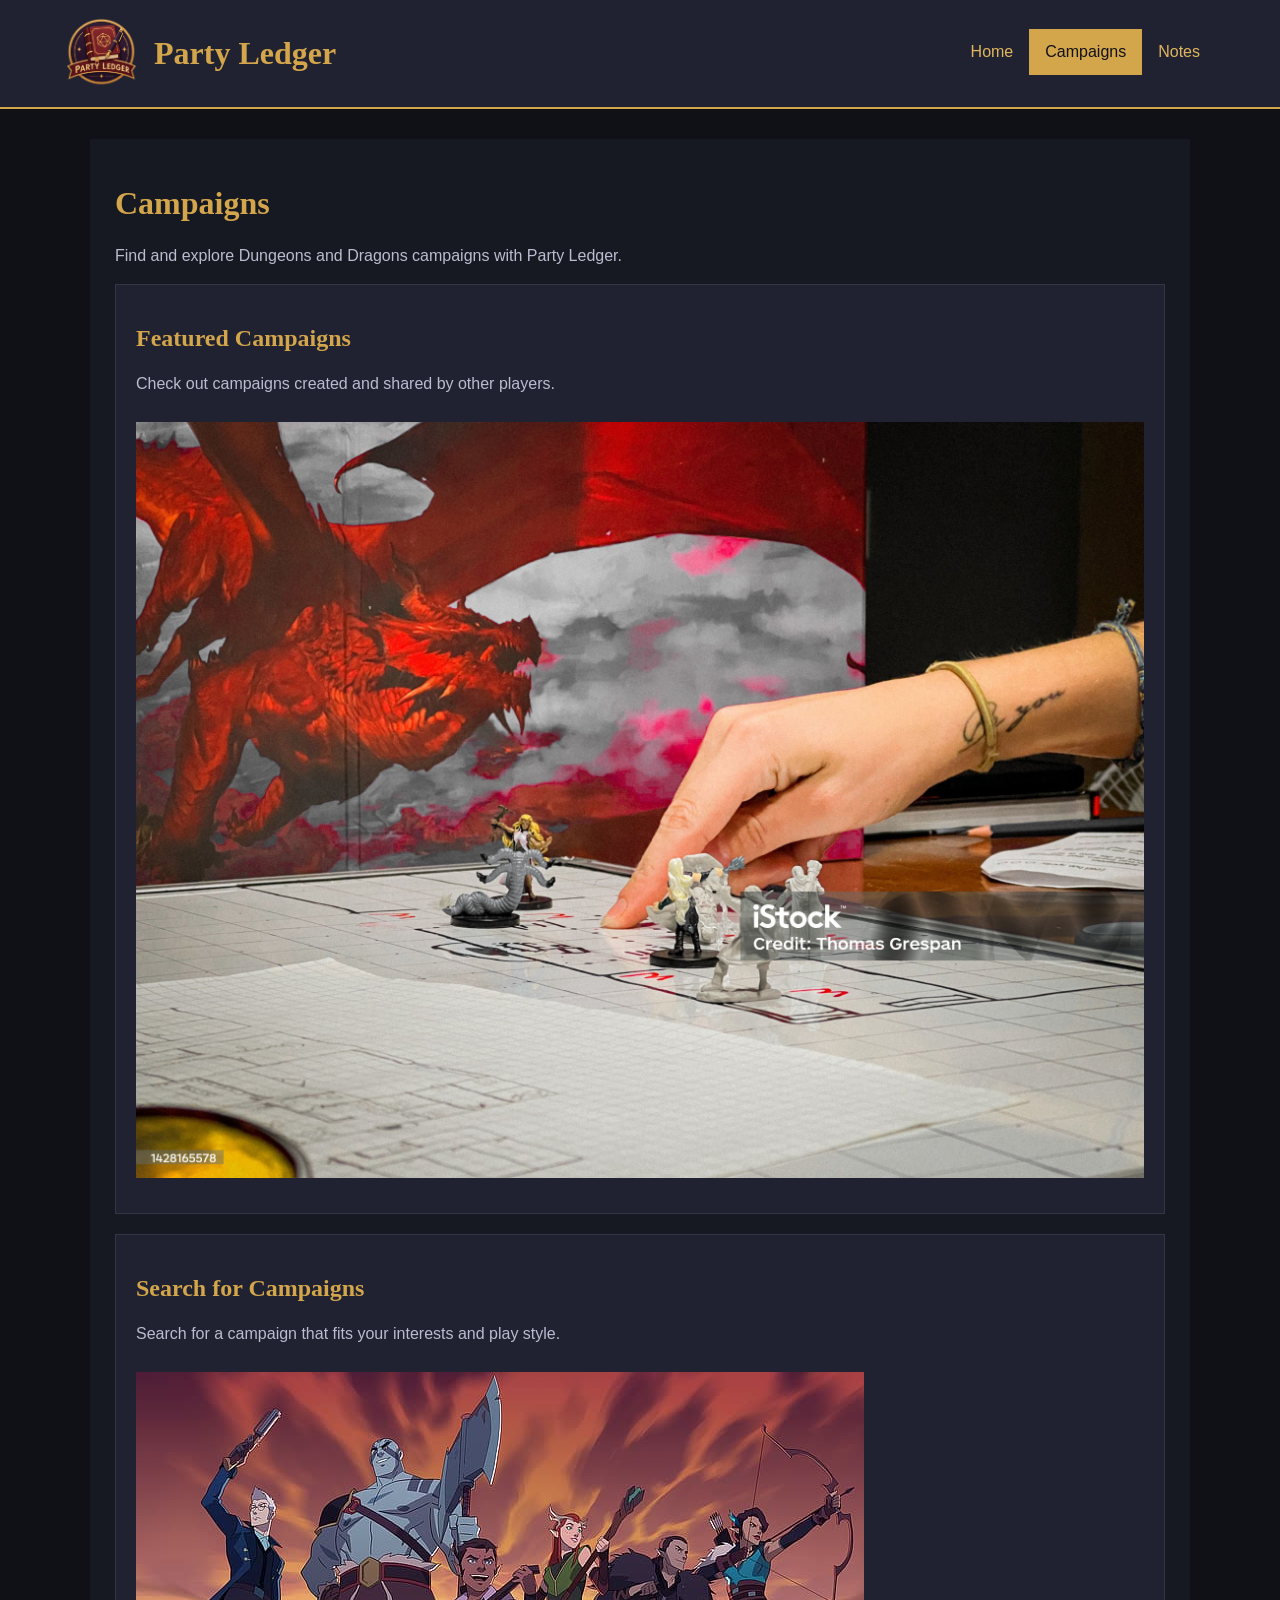
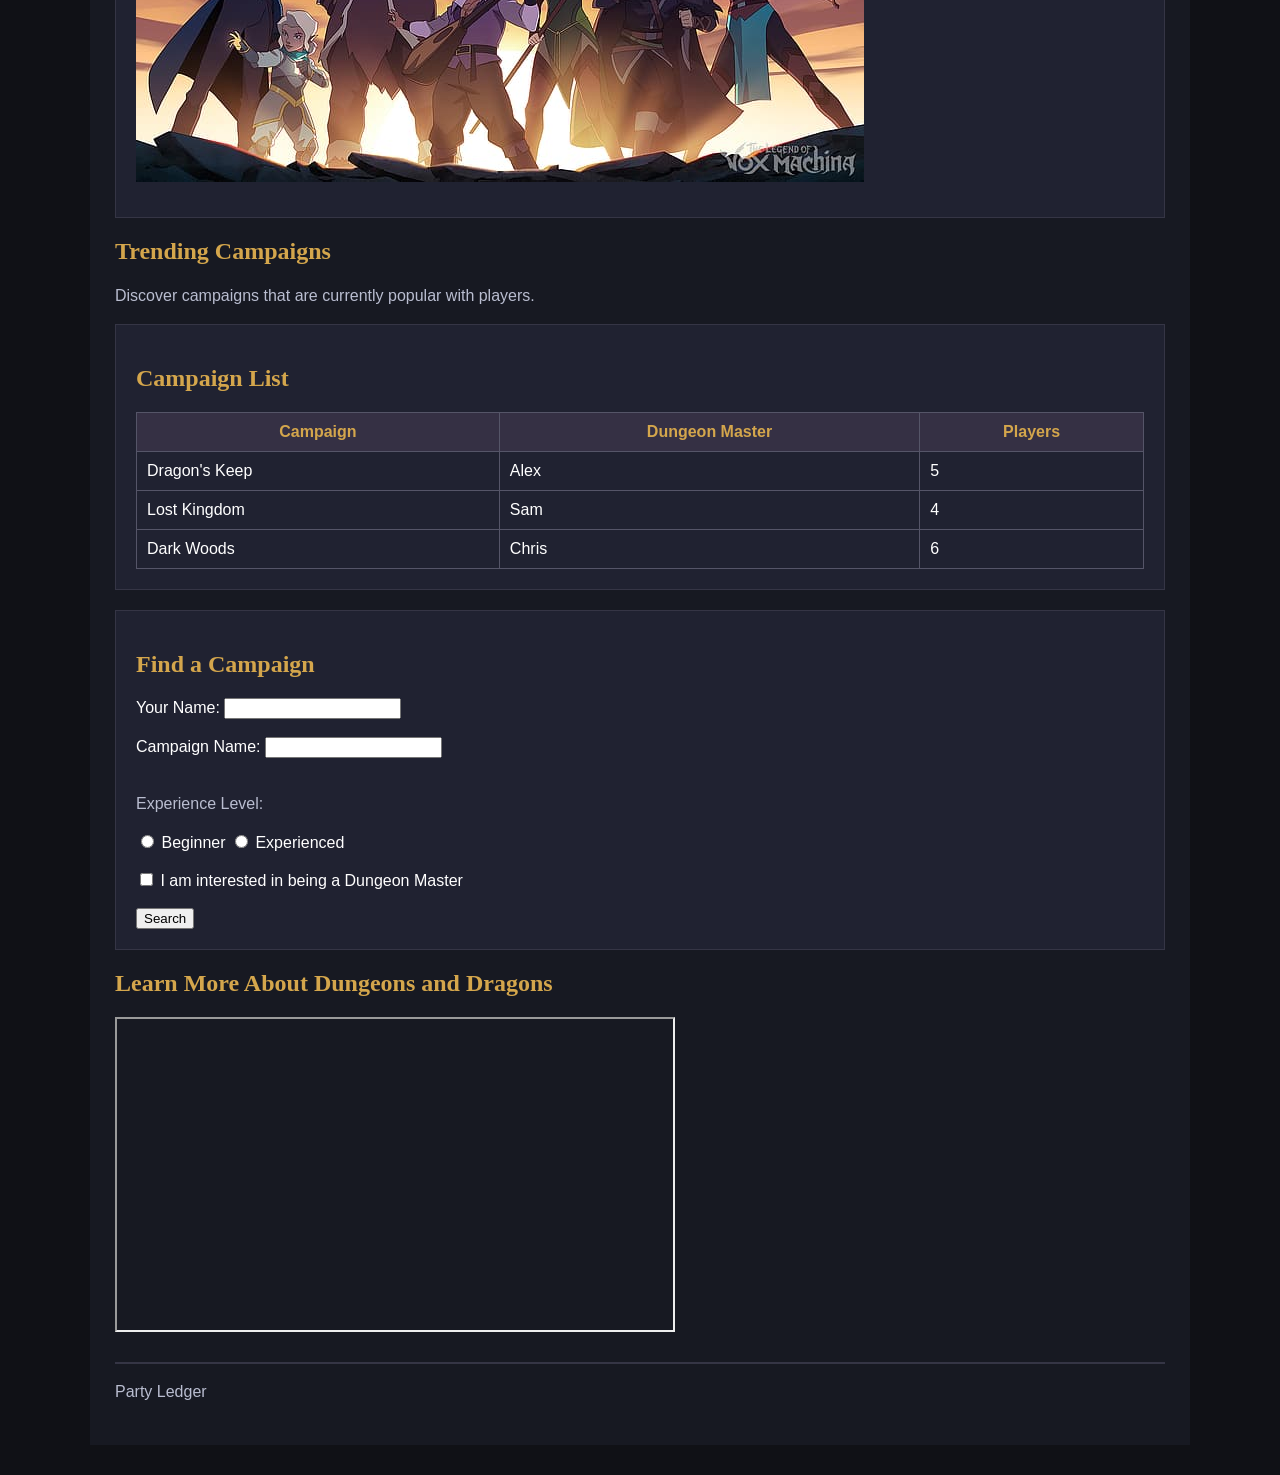
==== product_site/campaigns.html @ 43ff52ac "new" ====
<!DOCTYPE html>

<html lang="en">
<head>
<meta charset="utf-8"/>
<title>Party Ledger - Campaigns</title>
<link href="css/style.css" rel="stylesheet" type="text/css"/>
<meta content="width=device-width, initial-scale=1.0" name="viewport"/></head>
<body><div class="header"><img alt="Party Ledger logo" class="logo" src="images/Jarvie_Logo(1).png"/><h1 class="site-title">Party Ledger</h1><div class="navigation"><a href="cover_page.html">Home</a><a class="active" href="campaigns.html">Campaigns</a><a href="notes.html">Notes</a></div></div><div class="content">




<h1>Campaigns</h1>
<p>
        Find and explore Dungeons and Dragons campaigns
        with Party Ledger.
    </p>
<div class="section">
<h2>Featured Campaigns</h2>
<p>
            Check out campaigns created and shared
            by other players.
        </p>
<img alt="A Dungeons and Dragons campaign" class="content-image" src="images/dnd_campaign.jpg"/>
</div>
<div class="section">
<h2>Search for Campaigns</h2>
<p>
            Search for a campaign that fits your
            interests and play style.
        </p>
<img alt="A group of Dungeons and Dragons adventurers" class="content-image" src="images/dnd_party.jpg"/>
</div>
<h2>Trending Campaigns</h2>
<p>
        Discover campaigns that are currently
        popular with players.
    </p>
<div class="section">
<h2>Campaign List</h2>
<table>
<tr>
<th>Campaign</th>
<th>Dungeon Master</th>
<th>Players</th>
</tr>
<tr>
<td>Dragon's Keep</td>
<td>Alex</td>
<td>5</td>
</tr>
<tr>
<td>Lost Kingdom</td>
<td>Sam</td>
<td>4</td>
</tr>
<tr>
<td>Dark Woods</td>
<td>Chris</td>
<td>6</td>
</tr>
</table>
</div>
<div class="section">
<h2>Find a Campaign</h2>
<form action="campaigns.html" method="get">
<label for="name">Your Name:</label>
<input id="name" name="name" required="" type="text"/>
<br/><br/>
<label for="campaign">Campaign Name:</label>
<input id="campaign" name="campaign" type="text"/>
<br/><br/>
<p>Experience Level:</p>
<input id="beginner" name="experience" type="radio" value="beginner"/>
<label for="beginner">Beginner</label>
<input id="experienced" name="experience" type="radio" value="experienced"/>
<label for="experienced">Experienced</label>
<br/><br/>
<input id="dm" name="dm" type="checkbox" value="dm"/>
<label for="dm">
                I am interested in being a Dungeon Master
            </label>
<br/><br/>
<input type="submit" value="Search"/>
</form>
</div>
<h2>Learn More About Dungeons and Dragons</h2>
<iframe allowfullscreen="" height="315" src="https://www.youtube.com/embed/VJ8rLs3yuZU?si=x-_zwj7Kf679xVC_" title="Dungeons and Dragons Video" width="560">
</iframe>
<br/><br/>
<hr/>

<p>Party Ledger</p>
</div></body>
</html>
---- product_site/css/style.css ----
/* Brady Jarvie - October 18, 2026
   Party Ledger website layout and responsive styling. */

/* General page styling */
* {
    box-sizing: border-box;
}

body {
    background-color: #101116;
    color: white;
    font-family: Arial, Helvetica, sans-serif;
    margin: 0;
}

h1, h2 {
    color: #d4a64c;
    font-family: Georgia, "Times New Roman", serif;
}

h1 { font-size: 32px; }
h2 { font-size: 24px; }
h3 { color: white; font-size: 20px; }
p { color: #b9bdd0; font-size: 16px; line-height: 1.5; }
ul { color: #b9bdd0; }

/* Header and navigation */
.header {
    overflow: hidden;
    background-color: #202231;
    padding: 15px 5%;
    border-bottom: 2px solid #d4a64c;
}

.logo {
    float: left;
    width: 75px;
    height: auto;
    max-width: 100%;
    margin-right: 15px;
}

.site-title {
    float: left;
    font-size: 32px;
    margin: 20px 0;
}

.navigation { float: right; margin-top: 14px; }
.navigation a {
    float: left;
    display: block;
    color: #e0b65e;
    text-decoration: none;
    font-size: 16px;
    padding: 14px 16px;
}
.navigation a:hover { color: white; background-color: #665025; }
.navigation a:active { color: white; background-color: #8a6b30; }
.navigation a.active { color: #101116; background-color: #d4a64c; }

/* Main content */
.content {
    float: left;
    width: 90%;
    max-width: 1100px;
    background-color: #171922;
    padding: 25px;
    margin: 30px max(5%, calc((100% - 1100px) / 2));
}

.section {
    overflow: auto;
    background-color: #202231;
    padding: 20px;
    margin-top: 15px;
    margin-bottom: 20px;
    border: 1px solid #353545;
}

/* Images and embedded video */
.content-image {
    float: left;
    width: auto;
    max-width: 100%;
    height: auto;
    margin: 10px 20px 15px 0;
}

iframe { max-width: 100%; }

/* Links, tables and forms */
a:link { color: #e0b65e; }
a:visited { color: #b79ad8; }
a:hover { color: white; }
.navigation a:visited { color: #e0b65e; }
.navigation a.active:visited { color: #101116; }

table { border: 1px solid #d4a64c; border-collapse: collapse; width: 100%; }
th { background-color: #353044; color: #d4a64c; border: 1px solid #555568; padding: 10px; }
td { border: 1px solid #555568; padding: 10px; }
form { color: white; }
input { max-width: 100%; }
hr { border: 1px solid #353545; }

/* Responsive layout for phones */
@media screen and (max-width: 600px) {
    .header { padding: 12px; }
    .logo { width: 60px; }
    .site-title { font-size: 26px; }
    .navigation { float: none; clear: both; margin-top: 10px; }
    .navigation a { float: none; display: block; text-align: left; }
    .content { float: none; width: 100%; max-width: 100%; margin: 0; padding: 15px; font-size: 18px; }
    .content p, .content li { font-size: 18px; }
    .content-image { float: none; display: block; max-width: 100%; height: auto; margin: 10px 0 15px; }
    table { font-size: 14px; }
    th, td { padding: 5px; }
}
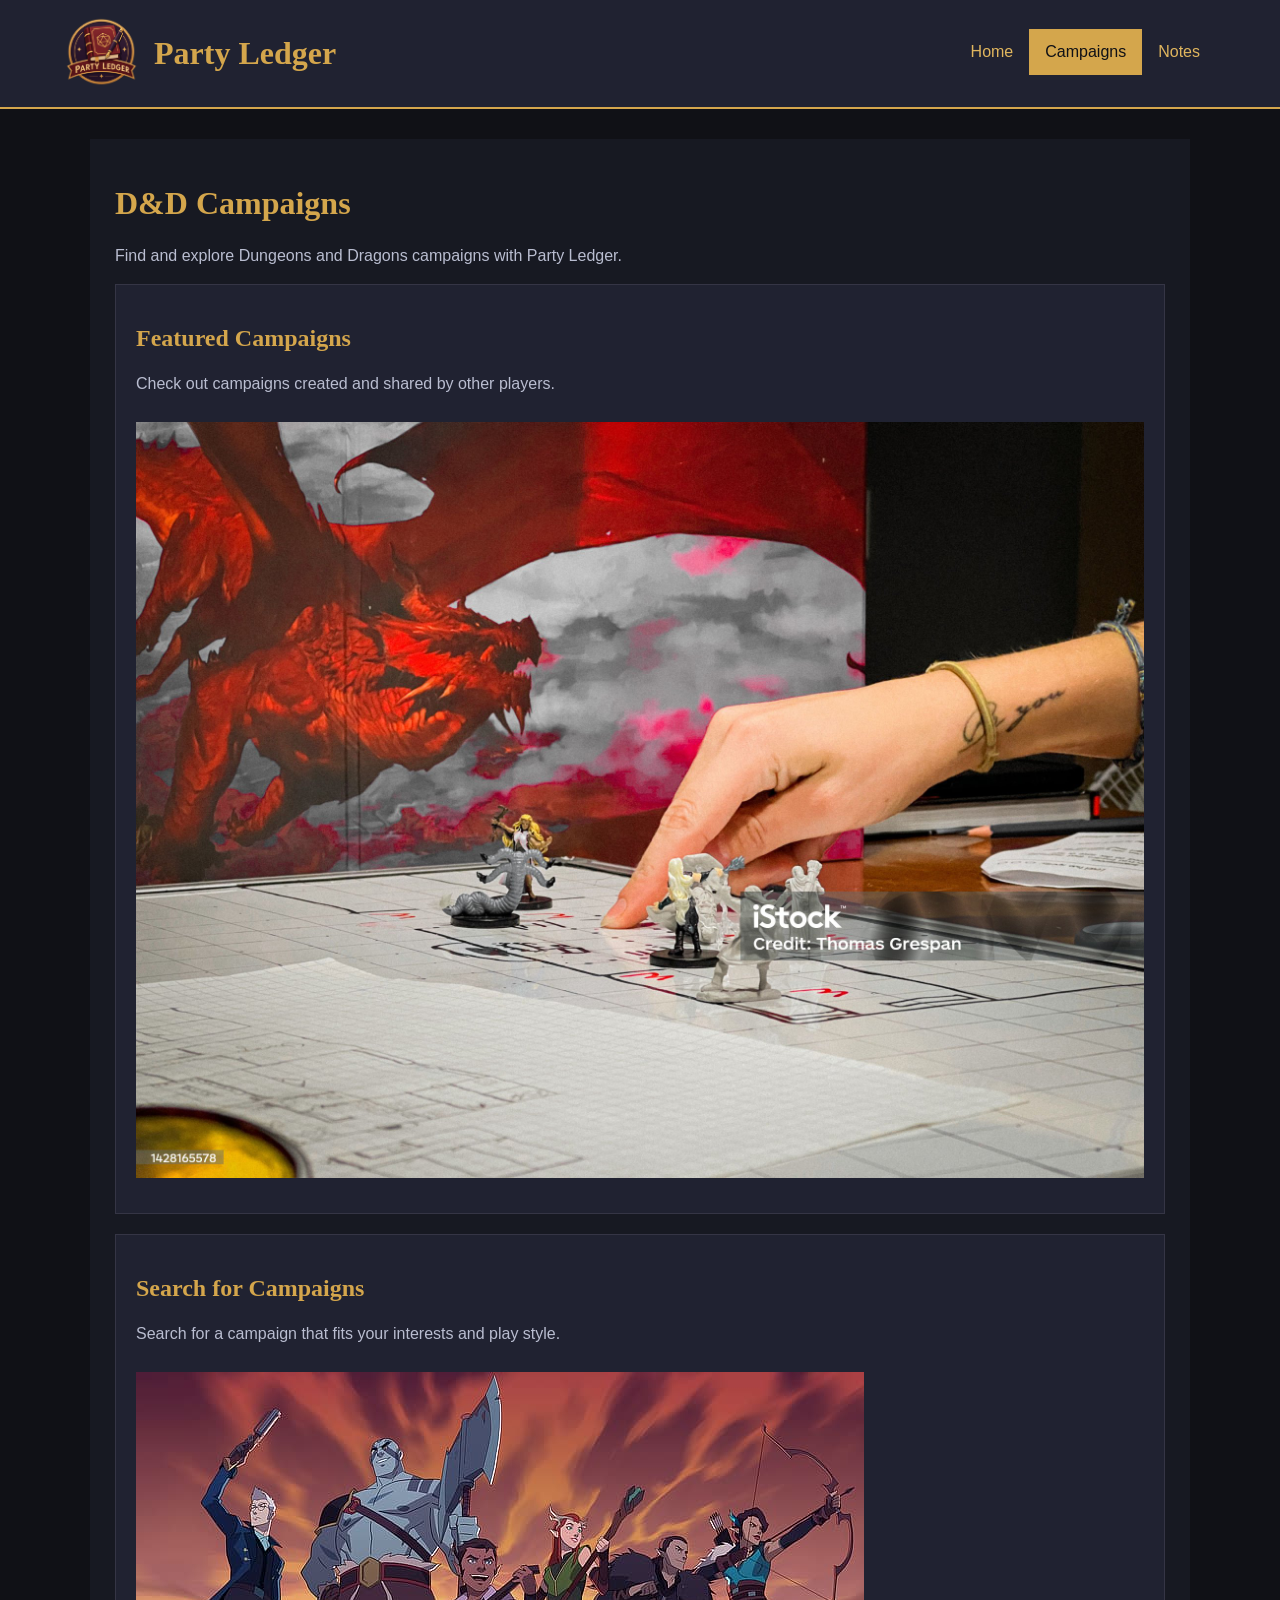
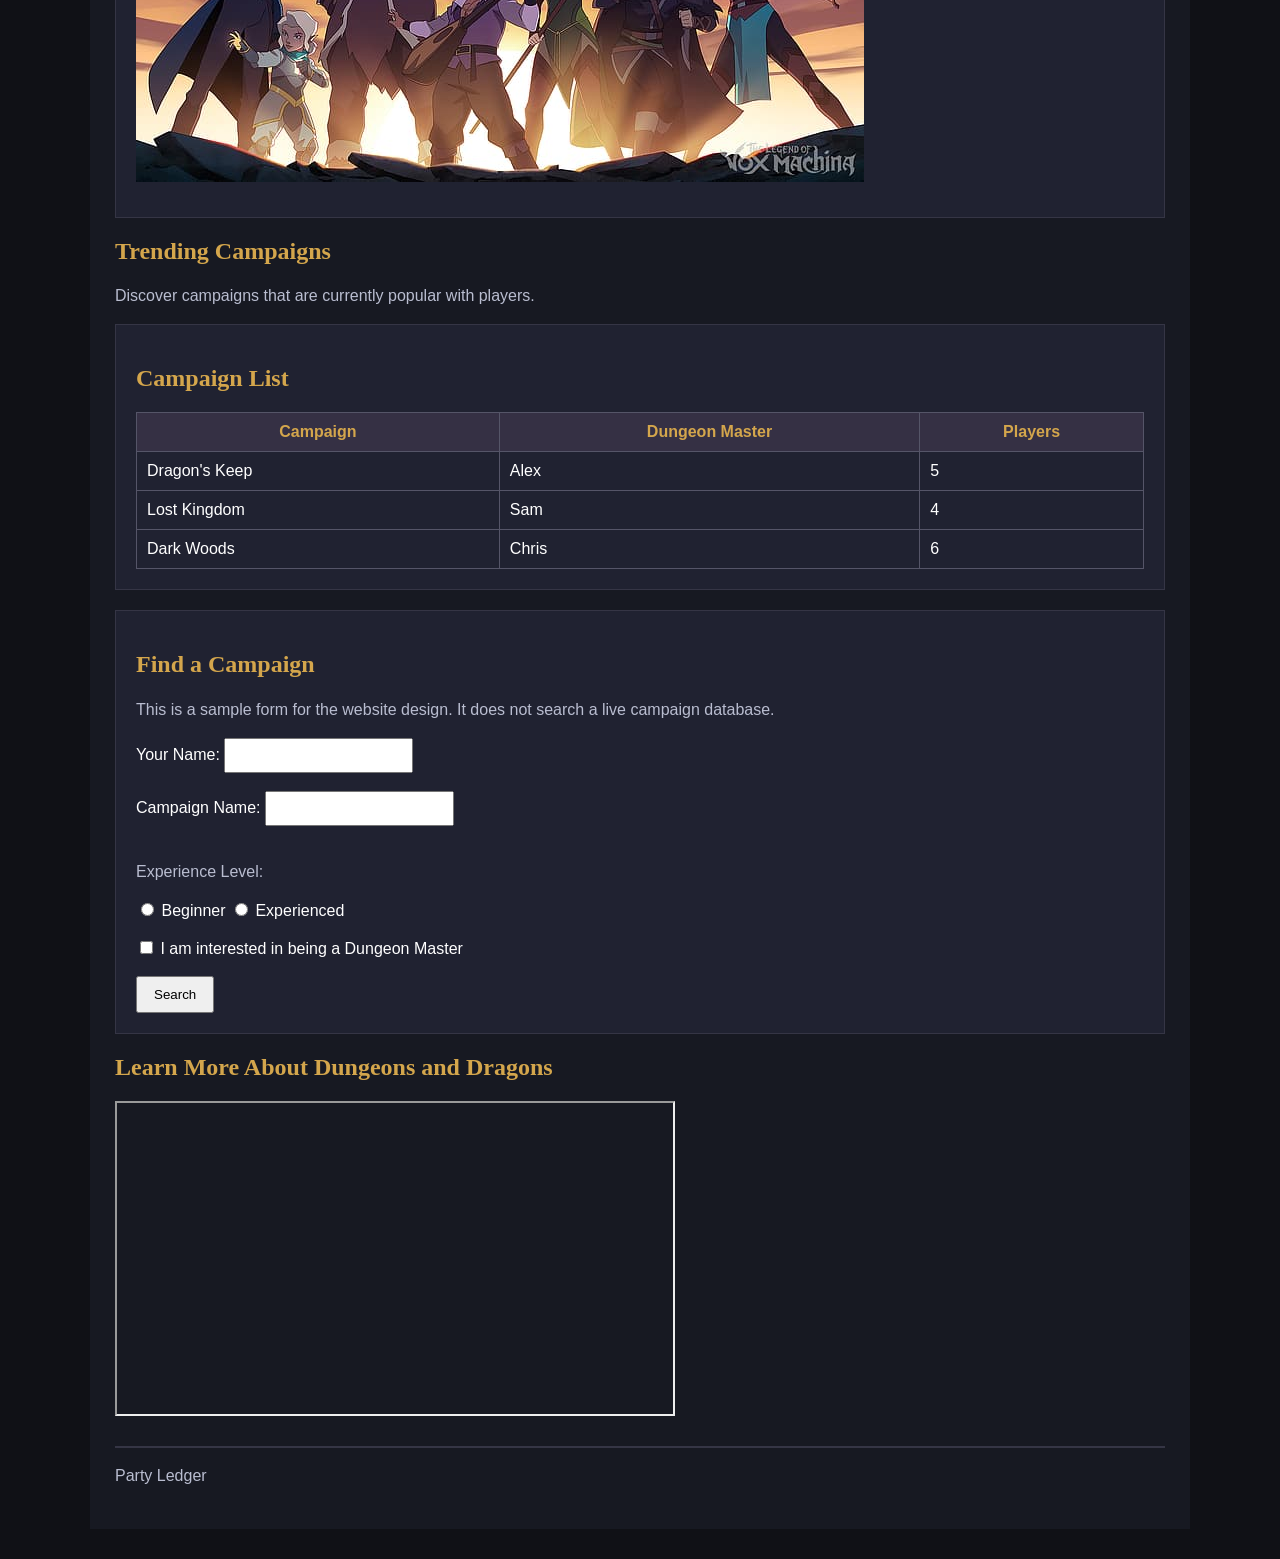
==== commit 6262dc6d: "new change" ====
--- a/product_site/campaigns.html
+++ b/product_site/campaigns.html
@@ -4,15 +4,11 @@
 <html lang="en">
 <head>
 <meta charset="utf-8"/>
-<title>Party Ledger - Campaigns</title>
+<title>D&amp;D Campaigns and Party Adventures | Party Ledger</title>
 <link href="css/style.css" rel="stylesheet" type="text/css"/>
-<meta content="width=device-width, initial-scale=1.0" name="viewport"/></head>
+<meta content="width=device-width, initial-scale=1.0" name="viewport"/><meta content="Explore D&amp;D campaigns, view sample adventures, and organize your Dungeons &amp; Dragons party with Party Ledger." name="description"/><meta content="D&amp;D Campaigns and Party Adventures | Party Ledger" property="og:title"/><meta content="Explore D&amp;D campaigns, view sample adventures, and organize your Dungeons &amp; Dragons party with Party Ledger." property="og:description"/><meta content="website" property="og:type"/><meta content="images/Jarvie_Logo(1).png" property="og:image"/></head>
 <body><div class="header"><img alt="Party Ledger logo" class="logo" src="images/Jarvie_Logo(1).png"/><h1 class="site-title">Party Ledger</h1><div class="navigation"><a href="cover_page.html">Home</a><a class="active" href="campaigns.html">Campaigns</a><a href="notes.html">Notes</a></div></div><div class="content">
-
-
-
-
-<h1>Campaigns</h1>
+<h1>D&amp;D Campaigns</h1>
 <p>
         Find and explore Dungeons and Dragons campaigns
         with Party Ledger.
@@ -23,7 +19,7 @@
             Check out campaigns created and shared
             by other players.
         </p>
-<img alt="A Dungeons and Dragons campaign" class="content-image" src="images/dnd_campaign.jpg"/>
+<img alt="Fantasy artwork illustrating a D&amp;D campaign adventure" class="content-image" src="images/dnd_campaign.jpg"/>
 </div>
 <div class="section">
 <h2>Search for Campaigns</h2>
@@ -31,7 +27,7 @@
             Search for a campaign that fits your
             interests and play style.
         </p>
-<img alt="A group of Dungeons and Dragons adventurers" class="content-image" src="images/dnd_party.jpg"/>
+<img alt="Fantasy adventuring party representing Dungeons &amp; Dragons players" class="content-image" src="images/dnd_party.jpg"/>
 </div>
 <h2>Trending Campaigns</h2>
 <p>
@@ -65,7 +61,7 @@
 </div>
 <div class="section">
 <h2>Find a Campaign</h2>
-<form action="campaigns.html" method="get">
+<p>This is a sample form for the website design. It does not search a live campaign database.</p><form action="campaigns.html" method="get">
 <label for="name">Your Name:</label>
 <input id="name" name="name" required="" type="text"/>
 <br/><br/>
@@ -87,11 +83,10 @@
 </form>
 </div>
 <h2>Learn More About Dungeons and Dragons</h2>
-<iframe allowfullscreen="" height="315" src="https://www.youtube.com/embed/VJ8rLs3yuZU?si=x-_zwj7Kf679xVC_" title="Dungeons and Dragons Video" width="560">
+<iframe allowfullscreen="" height="315" loading="lazy" src="https://www.youtube.com/embed/VJ8rLs3yuZU?si=x-_zwj7Kf679xVC_" title="Dungeons and Dragons Video" width="560">
 </iframe>
 <br/><br/>
 <hr/>
-
 <p>Party Ledger</p>
 </div></body>
 </html>
--- a/product_site/css/style.css
+++ b/product_site/css/style.css
@@ -116,3 +116,9 @@
     table { font-size: 14px; }
     th, td { padding: 5px; }
 }
+
+/* Keyboard accessibility and small-screen readability */
+a:focus-visible, input:focus-visible { outline: 3px solid #f6d67d; outline-offset: 3px; }
+input[type="text"] { padding: 8px; }
+input[type="submit"] { padding: 9px 16px; cursor: pointer; }
+@media screen and (max-width: 600px) { .content { width: 94%; margin: 15px 3%; padding: 15px; } .navigation { float: none; clear: both; } .navigation a { float: none; display: inline-block; padding: 10px; } }
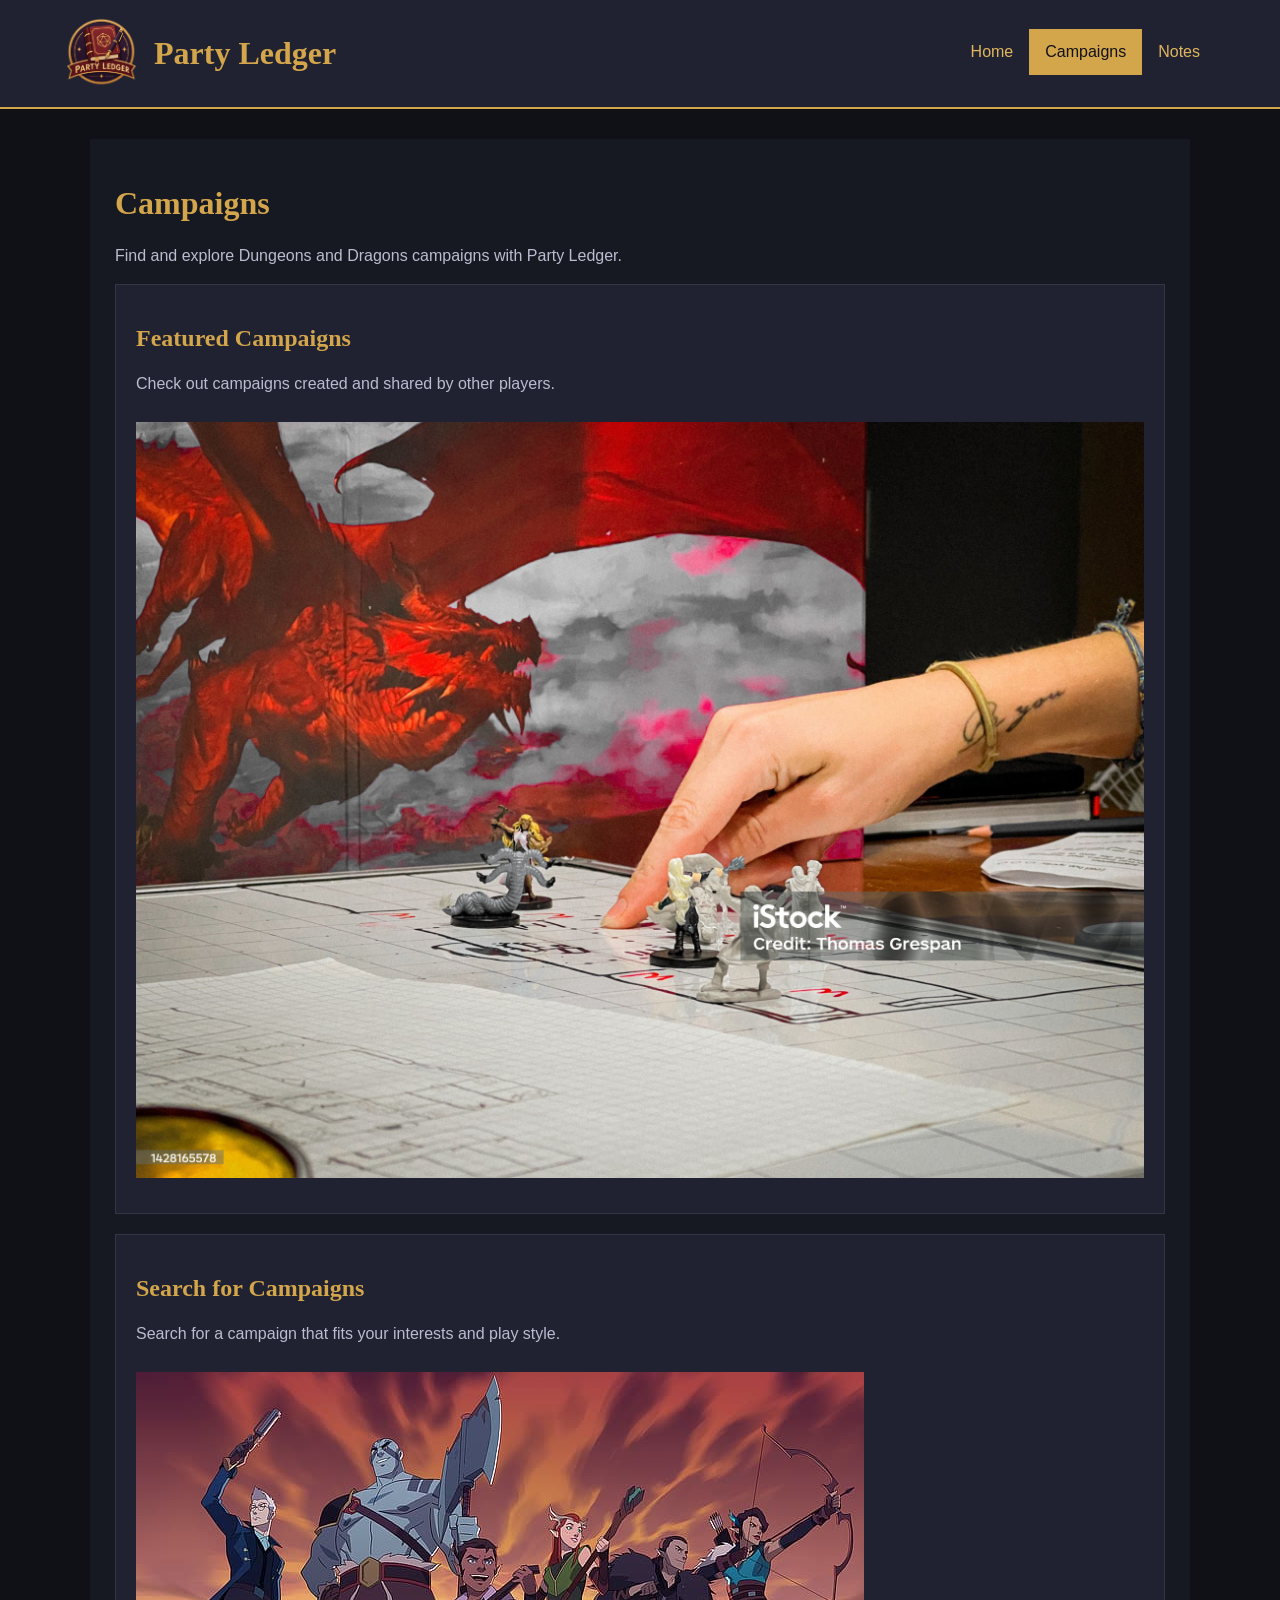
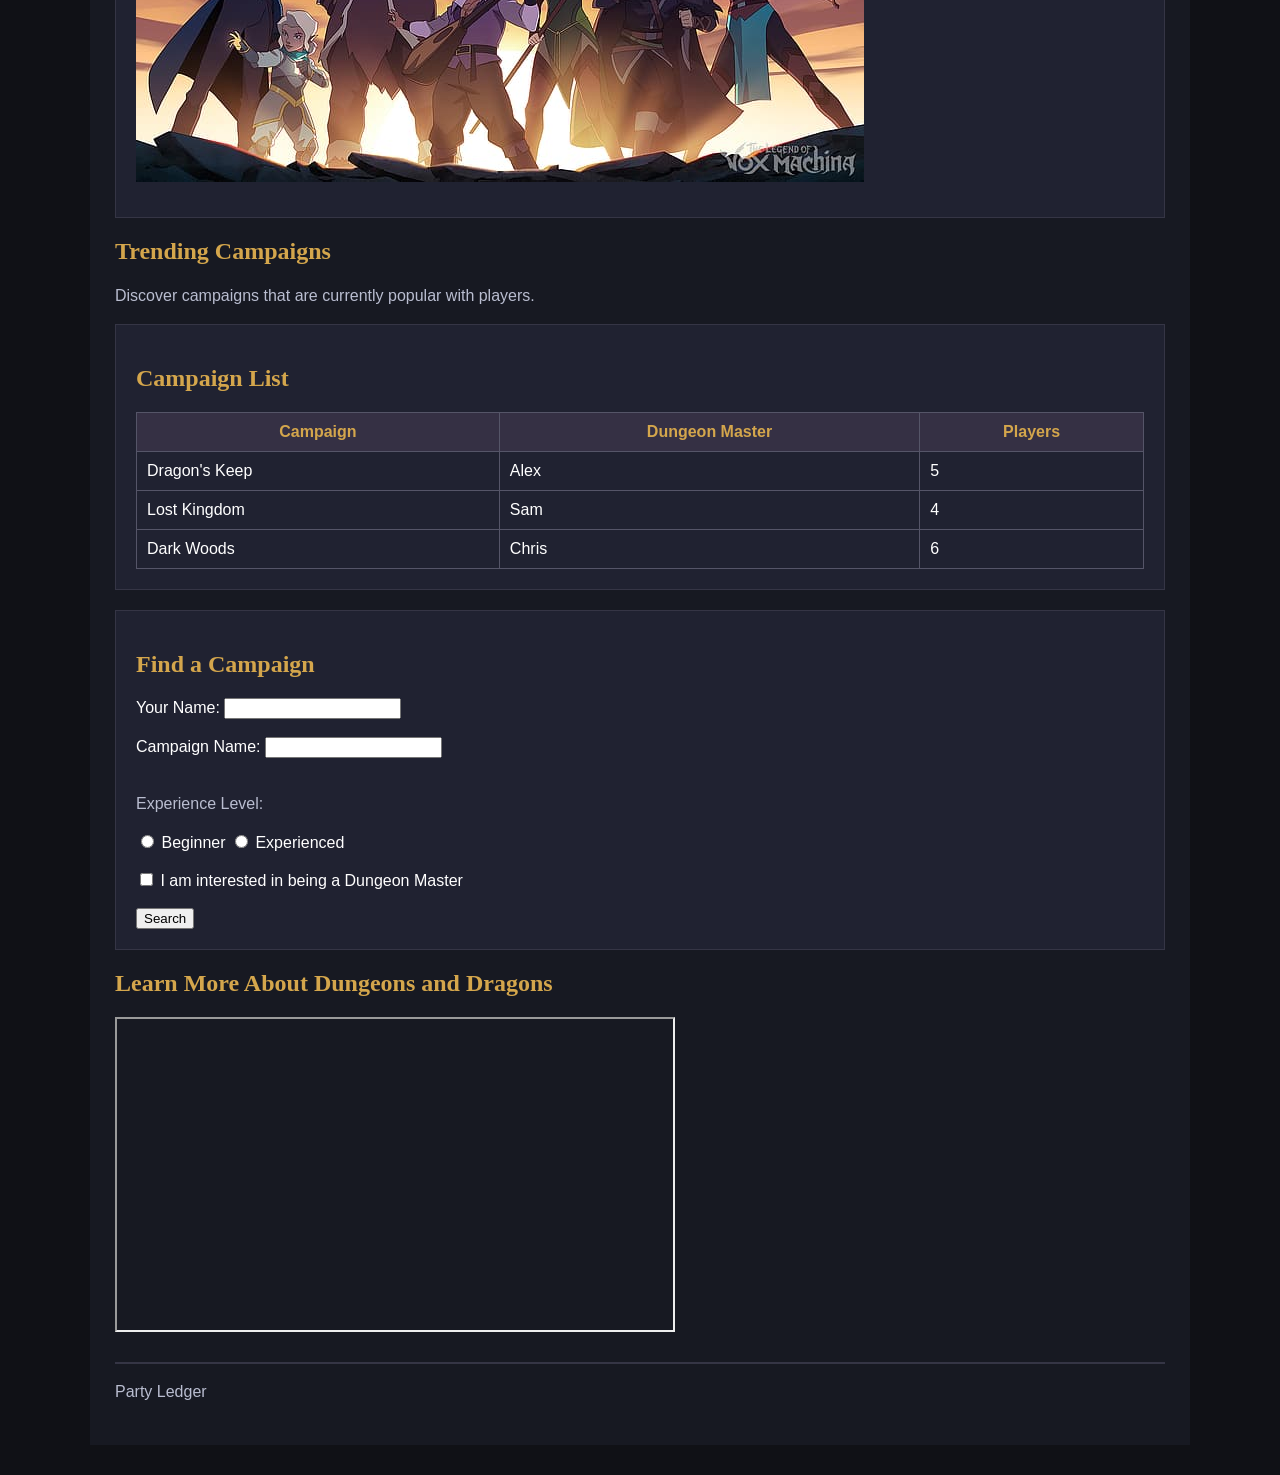
==== commit 2f8a9ae8: "Revert "new change" This reverts commit 6262dc6d0d79b59f1a2b7dfbfb4d5e6275f01e97." ====
--- a/product_site/campaigns.html
+++ b/product_site/campaigns.html
@@ -4,11 +4,15 @@
 <html lang="en">
 <head>
 <meta charset="utf-8"/>
-<title>D&amp;D Campaigns and Party Adventures | Party Ledger</title>
+<title>Party Ledger - Campaigns</title>
 <link href="css/style.css" rel="stylesheet" type="text/css"/>
-<meta content="width=device-width, initial-scale=1.0" name="viewport"/><meta content="Explore D&amp;D campaigns, view sample adventures, and organize your Dungeons &amp; Dragons party with Party Ledger." name="description"/><meta content="D&amp;D Campaigns and Party Adventures | Party Ledger" property="og:title"/><meta content="Explore D&amp;D campaigns, view sample adventures, and organize your Dungeons &amp; Dragons party with Party Ledger." property="og:description"/><meta content="website" property="og:type"/><meta content="images/Jarvie_Logo(1).png" property="og:image"/></head>
+<meta content="width=device-width, initial-scale=1.0" name="viewport"/></head>
 <body><div class="header"><img alt="Party Ledger logo" class="logo" src="images/Jarvie_Logo(1).png"/><h1 class="site-title">Party Ledger</h1><div class="navigation"><a href="cover_page.html">Home</a><a class="active" href="campaigns.html">Campaigns</a><a href="notes.html">Notes</a></div></div><div class="content">
-<h1>D&amp;D Campaigns</h1>
+
+
+
+
+<h1>Campaigns</h1>
 <p>
         Find and explore Dungeons and Dragons campaigns
         with Party Ledger.
@@ -19,7 +23,7 @@
             Check out campaigns created and shared
             by other players.
         </p>
-<img alt="Fantasy artwork illustrating a D&amp;D campaign adventure" class="content-image" src="images/dnd_campaign.jpg"/>
+<img alt="A Dungeons and Dragons campaign" class="content-image" src="images/dnd_campaign.jpg"/>
 </div>
 <div class="section">
 <h2>Search for Campaigns</h2>
@@ -27,7 +31,7 @@
             Search for a campaign that fits your
             interests and play style.
         </p>
-<img alt="Fantasy adventuring party representing Dungeons &amp; Dragons players" class="content-image" src="images/dnd_party.jpg"/>
+<img alt="A group of Dungeons and Dragons adventurers" class="content-image" src="images/dnd_party.jpg"/>
 </div>
 <h2>Trending Campaigns</h2>
 <p>
@@ -61,7 +65,7 @@
 </div>
 <div class="section">
 <h2>Find a Campaign</h2>
-<p>This is a sample form for the website design. It does not search a live campaign database.</p><form action="campaigns.html" method="get">
+<form action="campaigns.html" method="get">
 <label for="name">Your Name:</label>
 <input id="name" name="name" required="" type="text"/>
 <br/><br/>
@@ -83,10 +87,11 @@
 </form>
 </div>
 <h2>Learn More About Dungeons and Dragons</h2>
-<iframe allowfullscreen="" height="315" loading="lazy" src="https://www.youtube.com/embed/VJ8rLs3yuZU?si=x-_zwj7Kf679xVC_" title="Dungeons and Dragons Video" width="560">
+<iframe allowfullscreen="" height="315" src="https://www.youtube.com/embed/VJ8rLs3yuZU?si=x-_zwj7Kf679xVC_" title="Dungeons and Dragons Video" width="560">
 </iframe>
 <br/><br/>
 <hr/>
+
 <p>Party Ledger</p>
 </div></body>
 </html>
--- a/product_site/css/style.css
+++ b/product_site/css/style.css
@@ -116,9 +116,3 @@
     table { font-size: 14px; }
     th, td { padding: 5px; }
 }
-
-/* Keyboard accessibility and small-screen readability */
-a:focus-visible, input:focus-visible { outline: 3px solid #f6d67d; outline-offset: 3px; }
-input[type="text"] { padding: 8px; }
-input[type="submit"] { padding: 9px 16px; cursor: pointer; }
-@media screen and (max-width: 600px) { .content { width: 94%; margin: 15px 3%; padding: 15px; } .navigation { float: none; clear: both; } .navigation a { float: none; display: inline-block; padding: 10px; } }
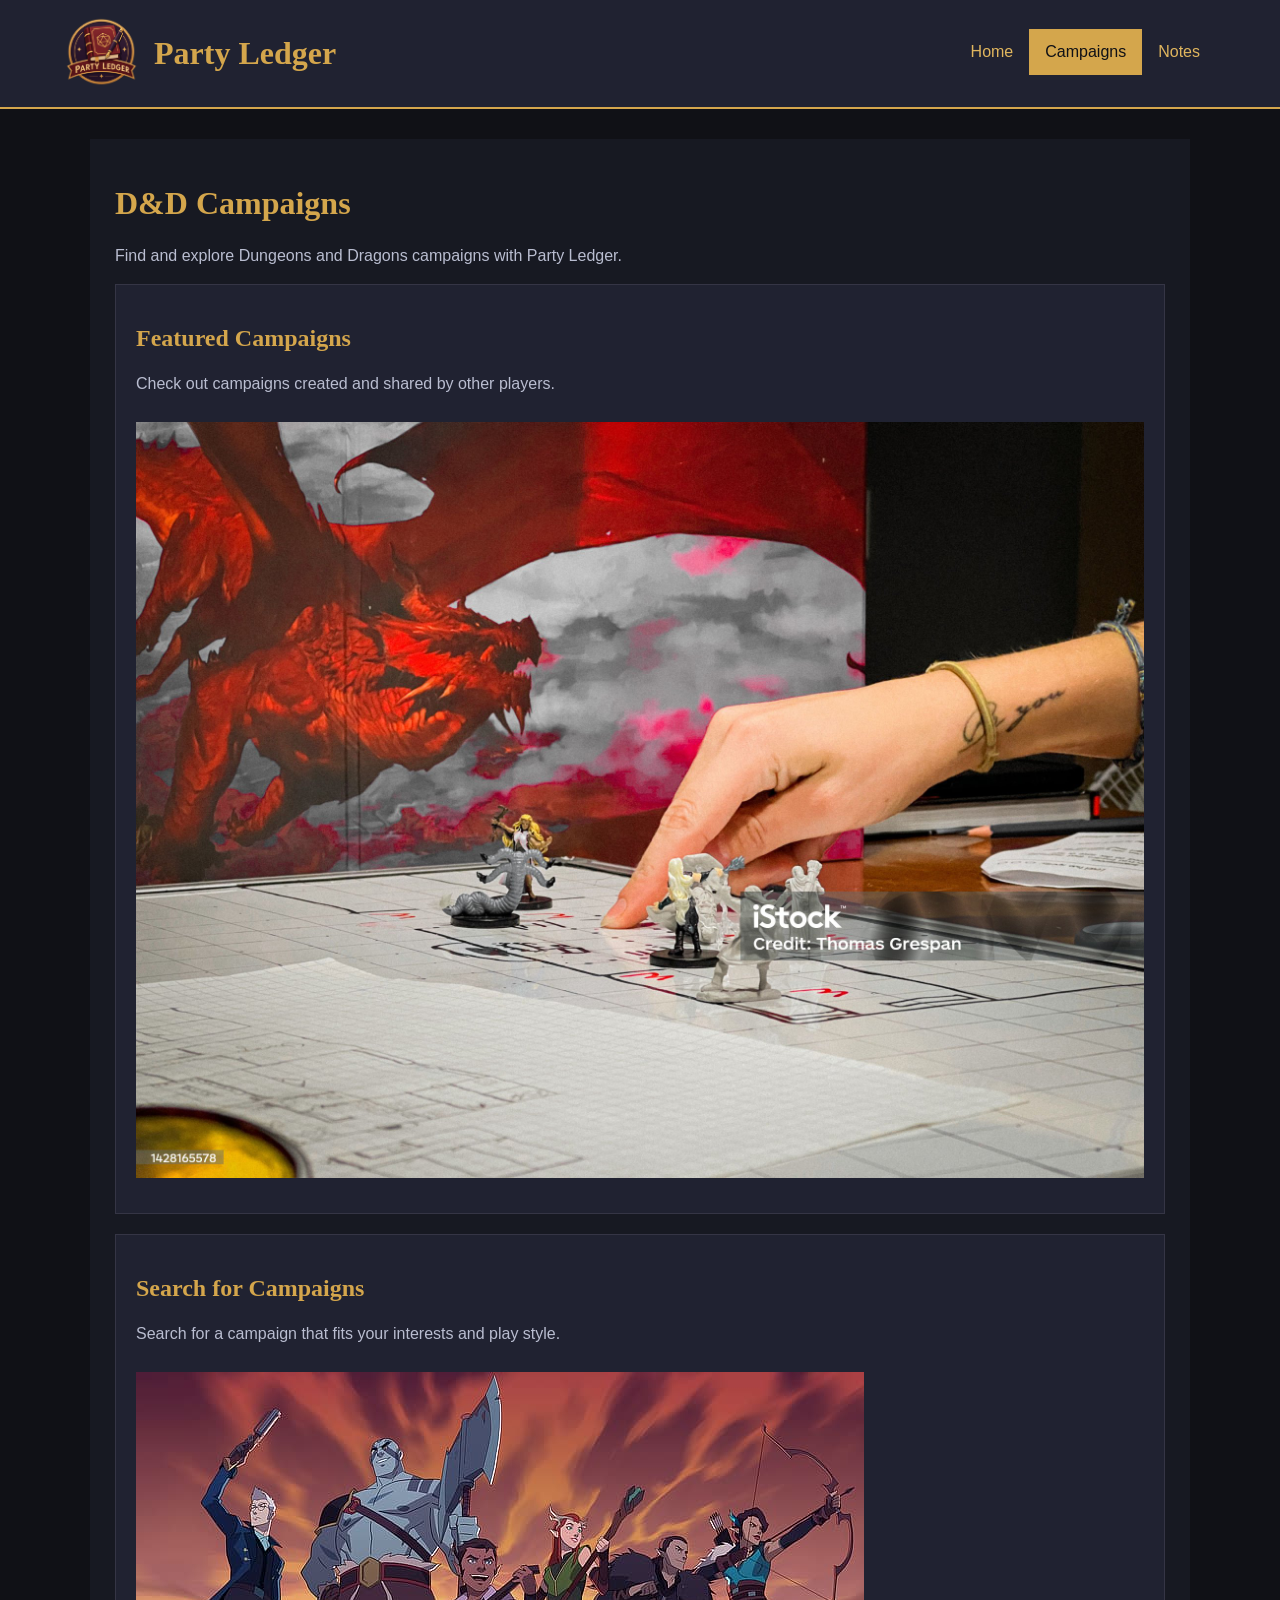
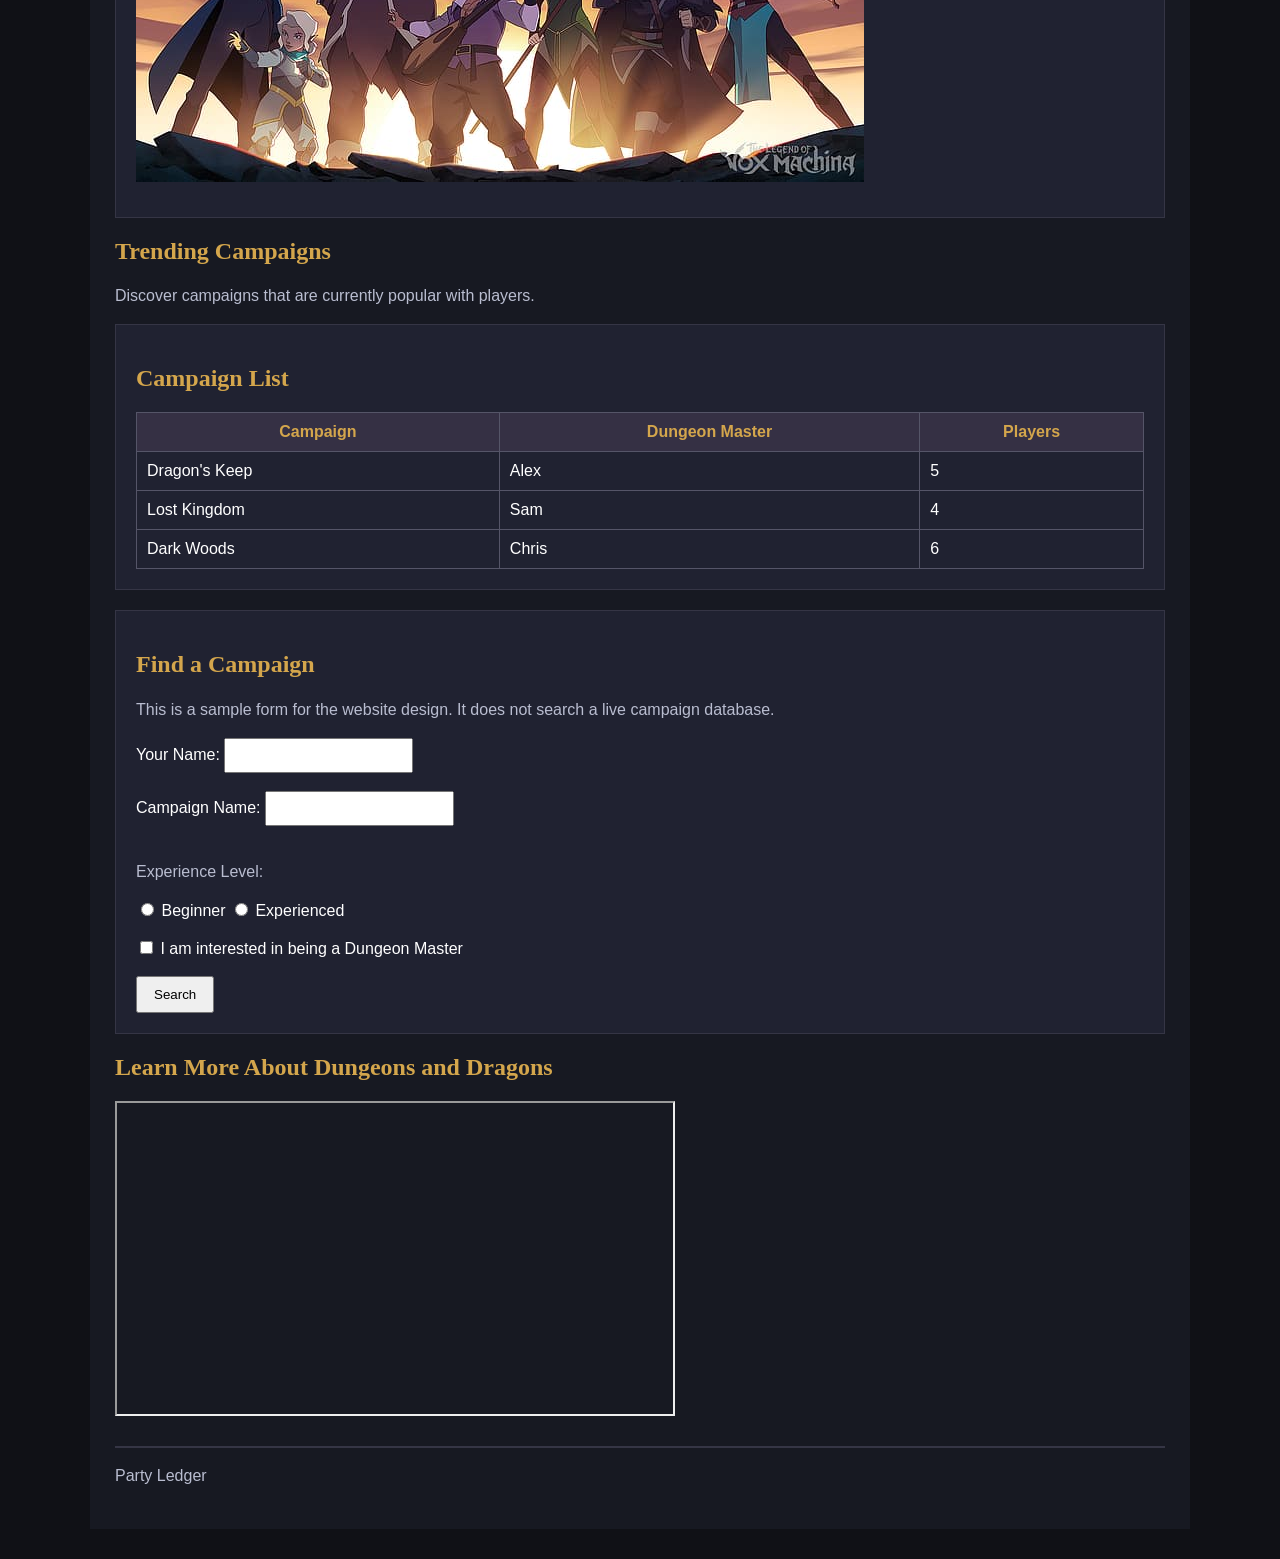
==== commit a86025d8: "other new change" ====
--- a/product_site/campaigns.html
+++ b/product_site/campaigns.html
@@ -4,15 +4,11 @@
 <html lang="en">
 <head>
 <meta charset="utf-8"/>
-<title>Party Ledger - Campaigns</title>
+<title>D&amp;D Campaigns and Party Adventures | Party Ledger</title>
 <link href="css/style.css" rel="stylesheet" type="text/css"/>
-<meta content="width=device-width, initial-scale=1.0" name="viewport"/></head>
+<meta content="width=device-width, initial-scale=1.0" name="viewport"/><meta content="Explore D&amp;D campaigns, view sample adventures, and organize your Dungeons &amp; Dragons party with Party Ledger." name="description"/><meta content="D&amp;D Campaigns and Party Adventures | Party Ledger" property="og:title"/><meta content="Explore D&amp;D campaigns, view sample adventures, and organize your Dungeons &amp; Dragons party with Party Ledger." property="og:description"/><meta content="website" property="og:type"/><meta content="images/Jarvie_Logo(1).png" property="og:image"/></head>
 <body><div class="header"><img alt="Party Ledger logo" class="logo" src="images/Jarvie_Logo(1).png"/><h1 class="site-title">Party Ledger</h1><div class="navigation"><a href="cover_page.html">Home</a><a class="active" href="campaigns.html">Campaigns</a><a href="notes.html">Notes</a></div></div><div class="content">
-
-
-
-
-<h1>Campaigns</h1>
+<h1>D&amp;D Campaigns</h1>
 <p>
         Find and explore Dungeons and Dragons campaigns
         with Party Ledger.
@@ -23,7 +19,7 @@
             Check out campaigns created and shared
             by other players.
         </p>
-<img alt="A Dungeons and Dragons campaign" class="content-image" src="images/dnd_campaign.jpg"/>
+<img alt="Fantasy artwork illustrating a D&amp;D campaign adventure" class="content-image" src="images/dnd_campaign.jpg"/>
 </div>
 <div class="section">
 <h2>Search for Campaigns</h2>
@@ -31,7 +27,7 @@
             Search for a campaign that fits your
             interests and play style.
         </p>
-<img alt="A group of Dungeons and Dragons adventurers" class="content-image" src="images/dnd_party.jpg"/>
+<img alt="Fantasy adventuring party representing Dungeons &amp; Dragons players" class="content-image" src="images/dnd_party.jpg"/>
 </div>
 <h2>Trending Campaigns</h2>
 <p>
@@ -65,7 +61,7 @@
 </div>
 <div class="section">
 <h2>Find a Campaign</h2>
-<form action="campaigns.html" method="get">
+<p>This is a sample form for the website design. It does not search a live campaign database.</p><form action="campaigns.html" method="get">
 <label for="name">Your Name:</label>
 <input id="name" name="name" required="" type="text"/>
 <br/><br/>
@@ -87,11 +83,10 @@
 </form>
 </div>
 <h2>Learn More About Dungeons and Dragons</h2>
-<iframe allowfullscreen="" height="315" src="https://www.youtube.com/embed/VJ8rLs3yuZU?si=x-_zwj7Kf679xVC_" title="Dungeons and Dragons Video" width="560">
+<iframe allowfullscreen="" height="315" loading="lazy" src="https://www.youtube.com/embed/VJ8rLs3yuZU?si=x-_zwj7Kf679xVC_" title="Dungeons and Dragons Video" width="560">
 </iframe>
 <br/><br/>
 <hr/>
-
 <p>Party Ledger</p>
 </div></body>
 </html>
--- a/product_site/css/style.css
+++ b/product_site/css/style.css
@@ -116,3 +116,9 @@
     table { font-size: 14px; }
     th, td { padding: 5px; }
 }
+
+/* Keyboard accessibility and small-screen readability */
+a:focus-visible, input:focus-visible { outline: 3px solid #f6d67d; outline-offset: 3px; }
+input[type="text"] { padding: 8px; }
+input[type="submit"] { padding: 9px 16px; cursor: pointer; }
+@media screen and (max-width: 600px) { .content { width: 94%; margin: 15px 3%; padding: 15px; } .navigation { float: none; clear: both; } .navigation a { float: none; display: inline-block; padding: 10px; } }
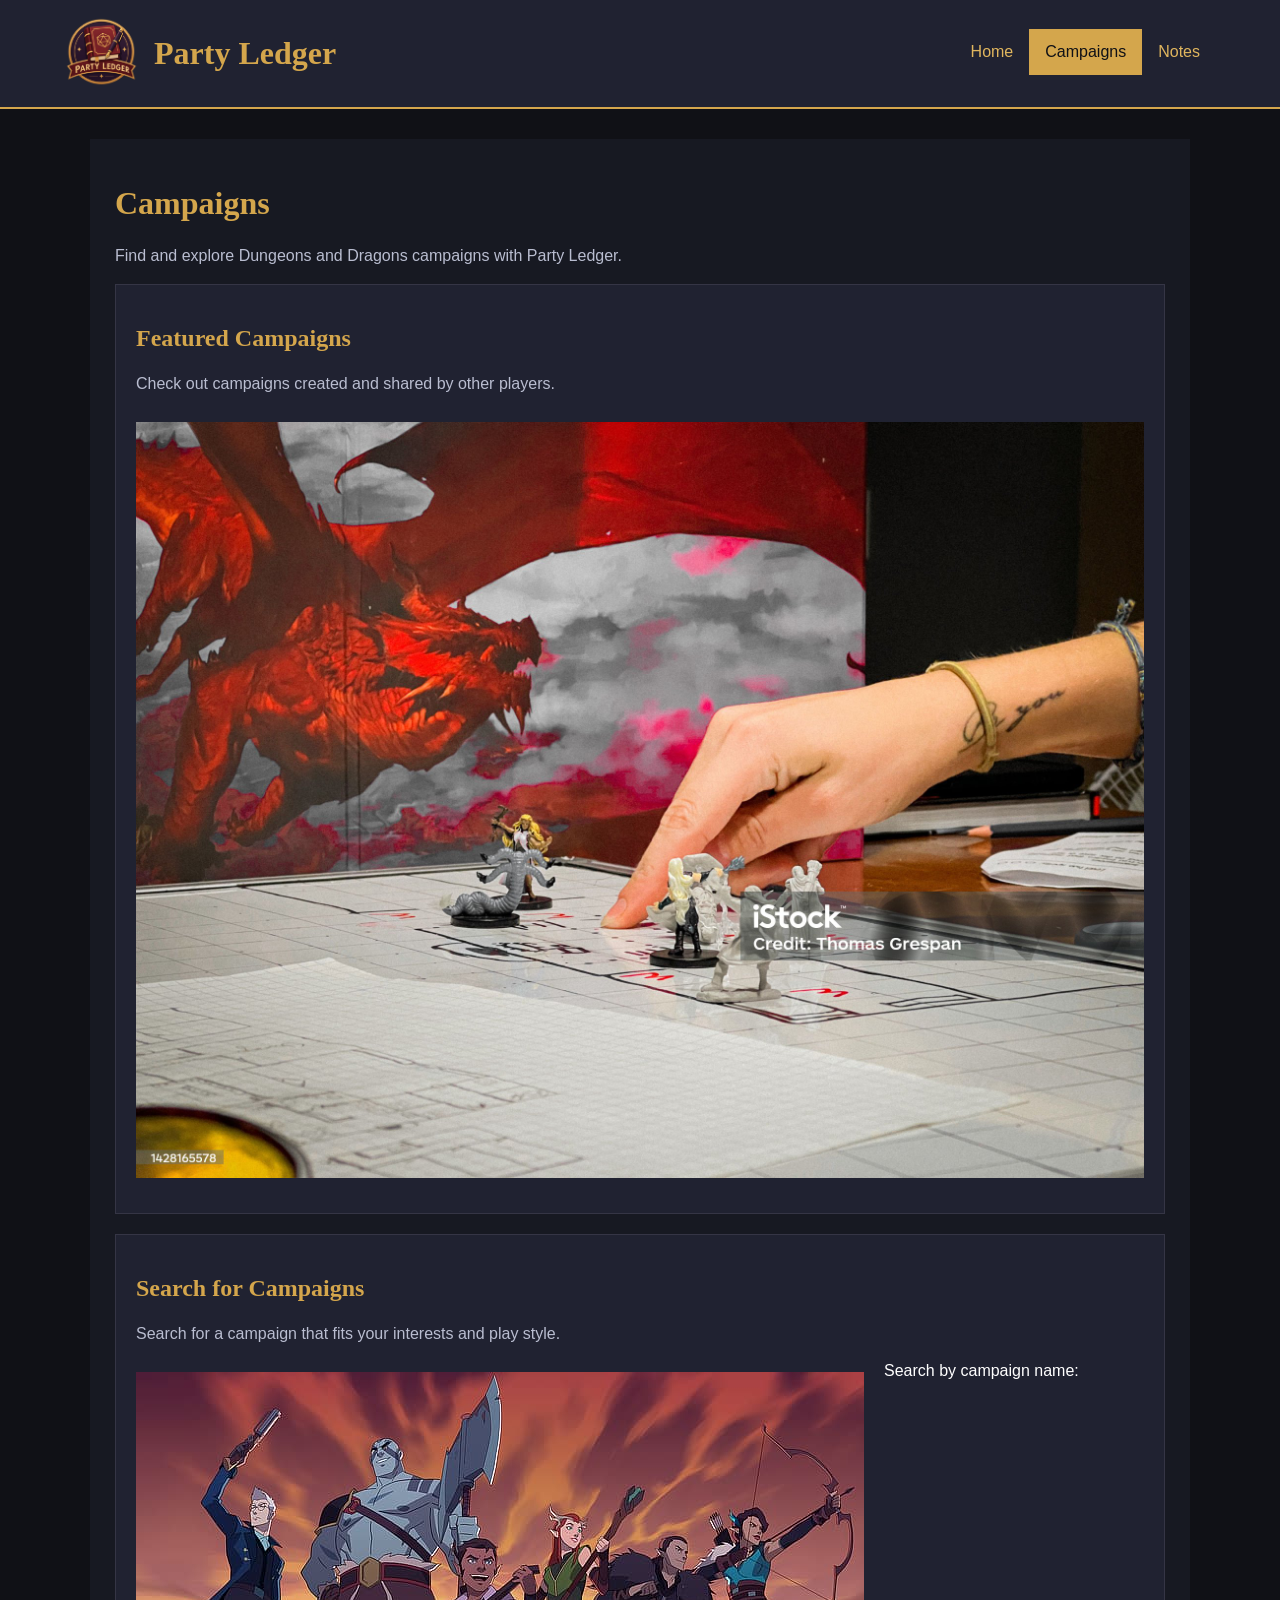
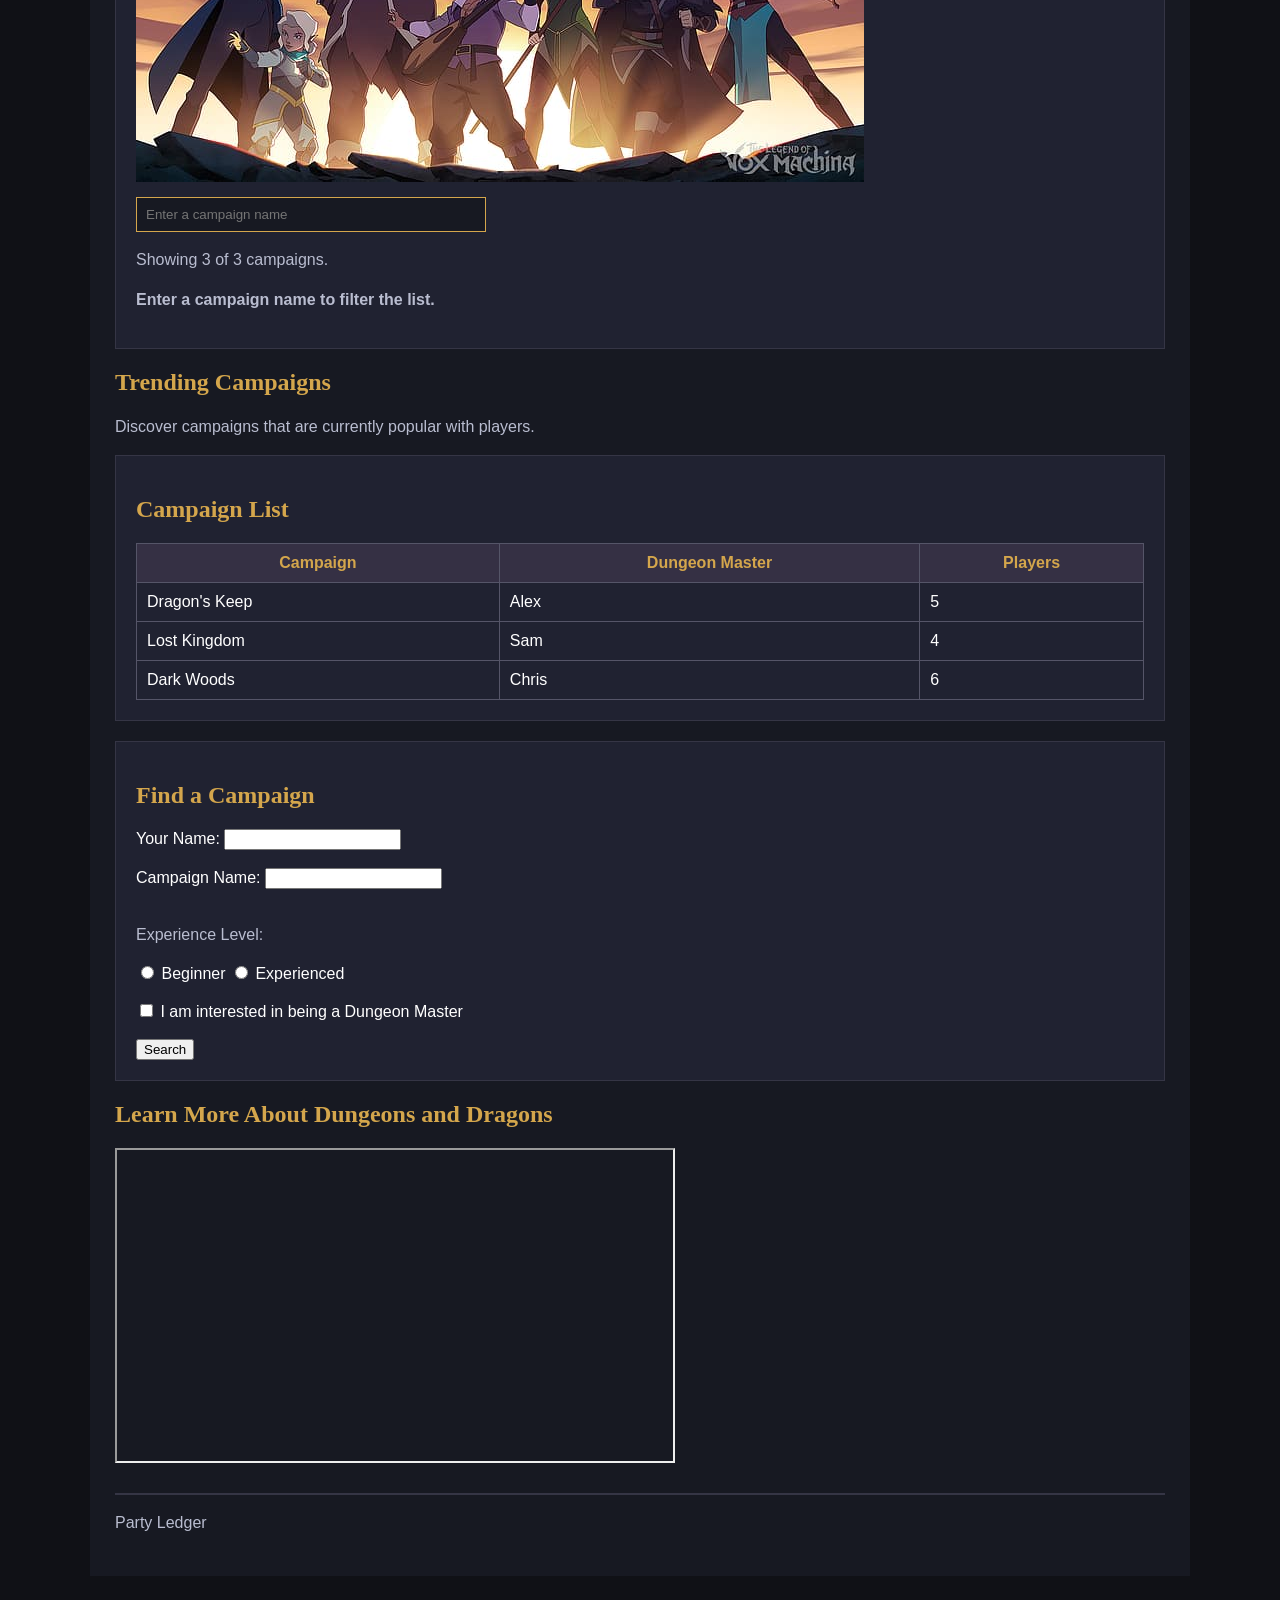
==== commit 7e47cc07: "campaigns" ====
--- a/product_site/campaigns.html
+++ b/product_site/campaigns.html
@@ -4,11 +4,11 @@
 <html lang="en">
 <head>
 <meta charset="utf-8"/>
-<title>D&amp;D Campaigns and Party Adventures | Party Ledger</title>
+<title>Party Ledger - Campaigns</title>
 <link href="css/style.css" rel="stylesheet" type="text/css"/>
-<meta content="width=device-width, initial-scale=1.0" name="viewport"/><meta content="Explore D&amp;D campaigns, view sample adventures, and organize your Dungeons &amp; Dragons party with Party Ledger." name="description"/><meta content="D&amp;D Campaigns and Party Adventures | Party Ledger" property="og:title"/><meta content="Explore D&amp;D campaigns, view sample adventures, and organize your Dungeons &amp; Dragons party with Party Ledger." property="og:description"/><meta content="website" property="og:type"/><meta content="images/Jarvie_Logo(1).png" property="og:image"/></head>
+<meta content="width=device-width, initial-scale=1.0" name="viewport"/></head>
 <body><div class="header"><img alt="Party Ledger logo" class="logo" src="images/Jarvie_Logo(1).png"/><h1 class="site-title">Party Ledger</h1><div class="navigation"><a href="cover_page.html">Home</a><a class="active" href="campaigns.html">Campaigns</a><a href="notes.html">Notes</a></div></div><div class="content">
-<h1>D&amp;D Campaigns</h1>
+<h1>Campaigns</h1>
 <p>
         Find and explore Dungeons and Dragons campaigns
         with Party Ledger.
@@ -19,7 +19,7 @@
             Check out campaigns created and shared
             by other players.
         </p>
-<img alt="Fantasy artwork illustrating a D&amp;D campaign adventure" class="content-image" src="images/dnd_campaign.jpg"/>
+<img alt="A Dungeons and Dragons campaign" class="content-image" src="images/dnd_campaign.jpg"/>
 </div>
 <div class="section">
 <h2>Search for Campaigns</h2>
@@ -27,8 +27,8 @@
             Search for a campaign that fits your
             interests and play style.
         </p>
-<img alt="Fantasy adventuring party representing Dungeons &amp; Dragons players" class="content-image" src="images/dnd_party.jpg"/>
-</div>
+<img alt="A group of Dungeons and Dragons adventurers" class="content-image" src="images/dnd_party.jpg"/>
+<div class="campaign-search"><label for="campaignSearch">Search by campaign name:</label> <input id="campaignSearch" placeholder="Enter a campaign name" type="text"/> <p id="searchResults"></p> <p id="searchMessage"></p></div></div>
 <h2>Trending Campaigns</h2>
 <p>
         Discover campaigns that are currently
@@ -36,23 +36,23 @@
     </p>
 <div class="section">
 <h2>Campaign List</h2>
-<table>
+<table id="campaignTable">
 <tr>
 <th>Campaign</th>
 <th>Dungeon Master</th>
 <th>Players</th>
 </tr>
-<tr>
+<tr class="campaign-row">
 <td>Dragon's Keep</td>
 <td>Alex</td>
 <td>5</td>
 </tr>
-<tr>
+<tr class="campaign-row">
 <td>Lost Kingdom</td>
 <td>Sam</td>
 <td>4</td>
 </tr>
-<tr>
+<tr class="campaign-row">
 <td>Dark Woods</td>
 <td>Chris</td>
 <td>6</td>
@@ -61,7 +61,7 @@
 </div>
 <div class="section">
 <h2>Find a Campaign</h2>
-<p>This is a sample form for the website design. It does not search a live campaign database.</p><form action="campaigns.html" method="get">
+<form action="campaigns.html" method="get">
 <label for="name">Your Name:</label>
 <input id="name" name="name" required="" type="text"/>
 <br/><br/>
@@ -83,10 +83,10 @@
 </form>
 </div>
 <h2>Learn More About Dungeons and Dragons</h2>
-<iframe allowfullscreen="" height="315" loading="lazy" src="https://www.youtube.com/embed/VJ8rLs3yuZU?si=x-_zwj7Kf679xVC_" title="Dungeons and Dragons Video" width="560">
+<iframe allowfullscreen="" height="315" src="https://www.youtube.com/embed/VJ8rLs3yuZU?si=x-_zwj7Kf679xVC_" title="Dungeons and Dragons Video" width="560">
 </iframe>
 <br/><br/>
 <hr/>
 <p>Party Ledger</p>
-</div></body>
+</div><script src="js/campaign-search.js"></script></body>
 </html>
--- a/product_site/css/style.css
+++ b/product_site/css/style.css
@@ -117,8 +117,6 @@
     th, td { padding: 5px; }
 }
 
-/* Keyboard accessibility and small-screen readability */
-a:focus-visible, input:focus-visible { outline: 3px solid #f6d67d; outline-offset: 3px; }
-input[type="text"] { padding: 8px; }
-input[type="submit"] { padding: 9px 16px; cursor: pointer; }
-@media screen and (max-width: 600px) { .content { width: 94%; margin: 15px 3%; padding: 15px; } .navigation { float: none; clear: both; } .navigation a { float: none; display: inline-block; padding: 10px; } }
+.campaign-search { margin-top: 15px; }
+.campaign-search label { display: block; margin-bottom: 8px; }
+.campaign-search input { padding: 9px; width: 100%; max-width: 350px; background-color: #171922; border: 1px solid #d4a64c; color: white; }
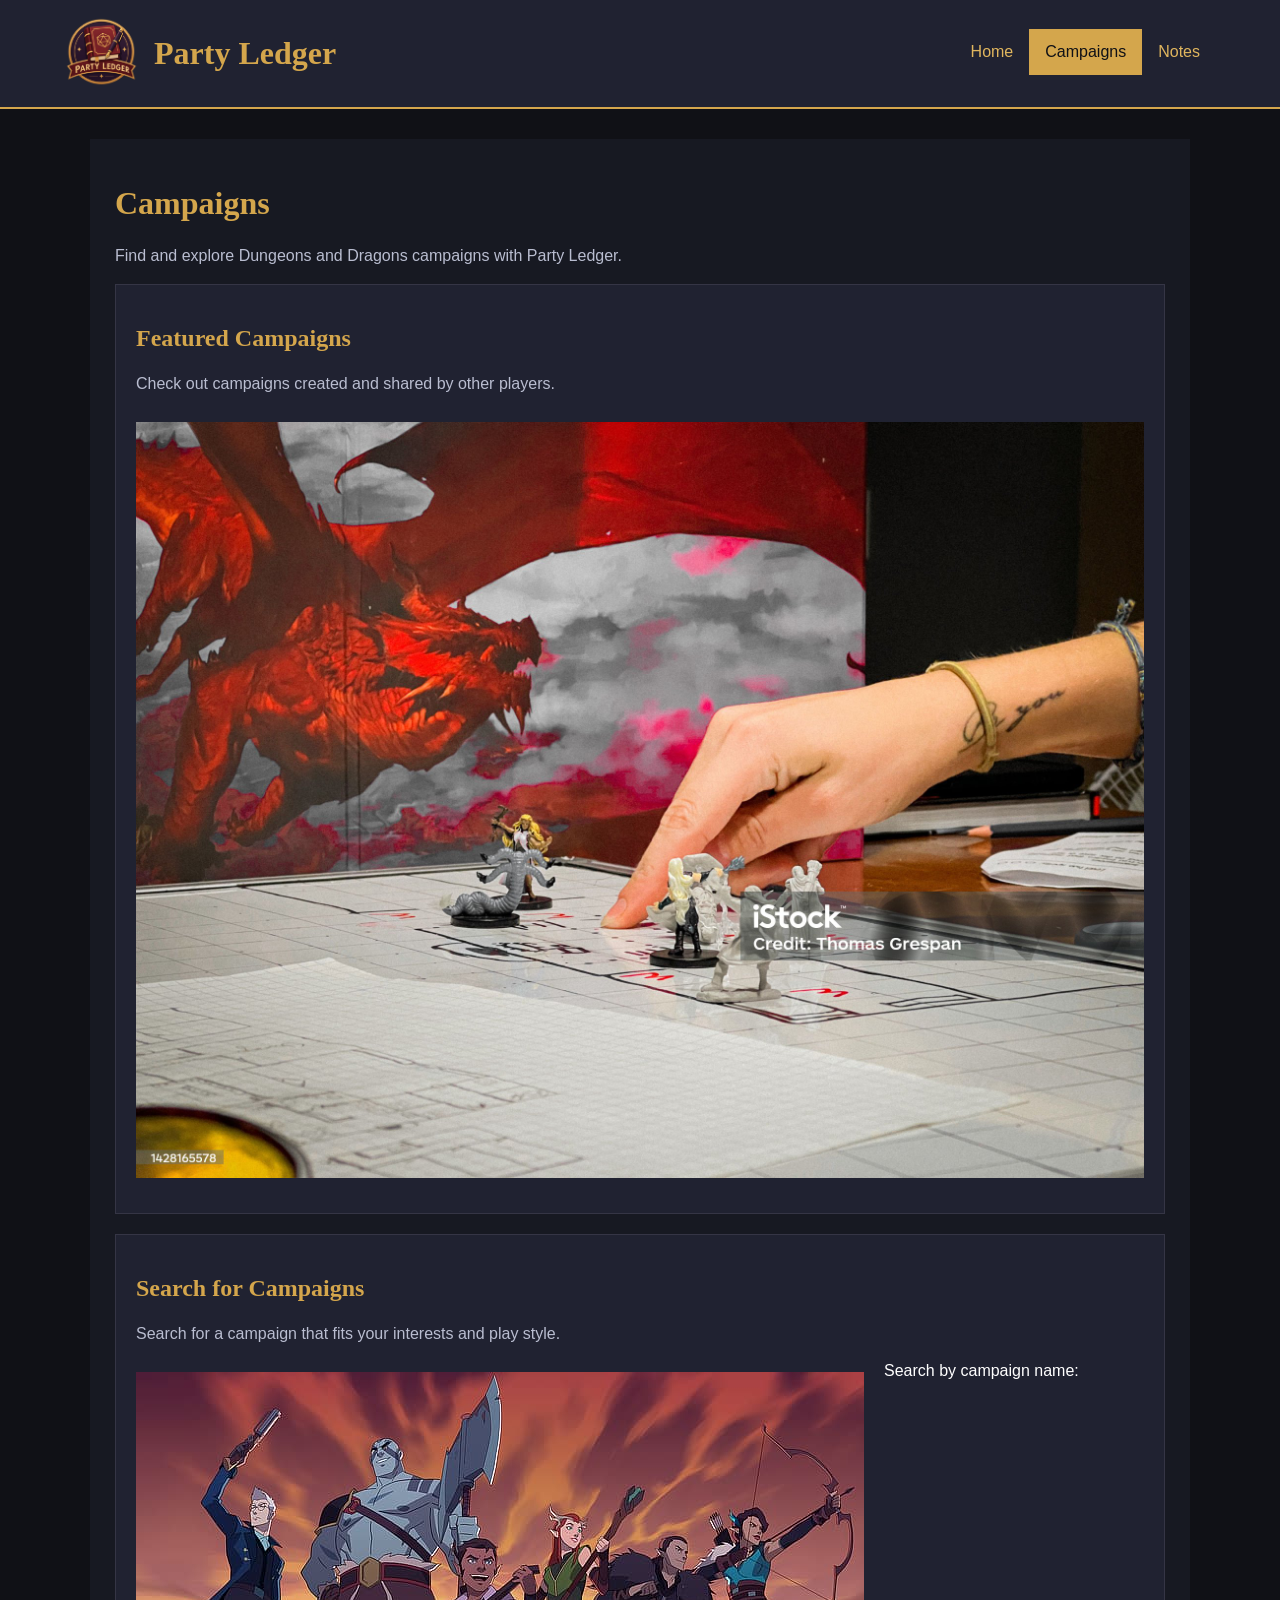
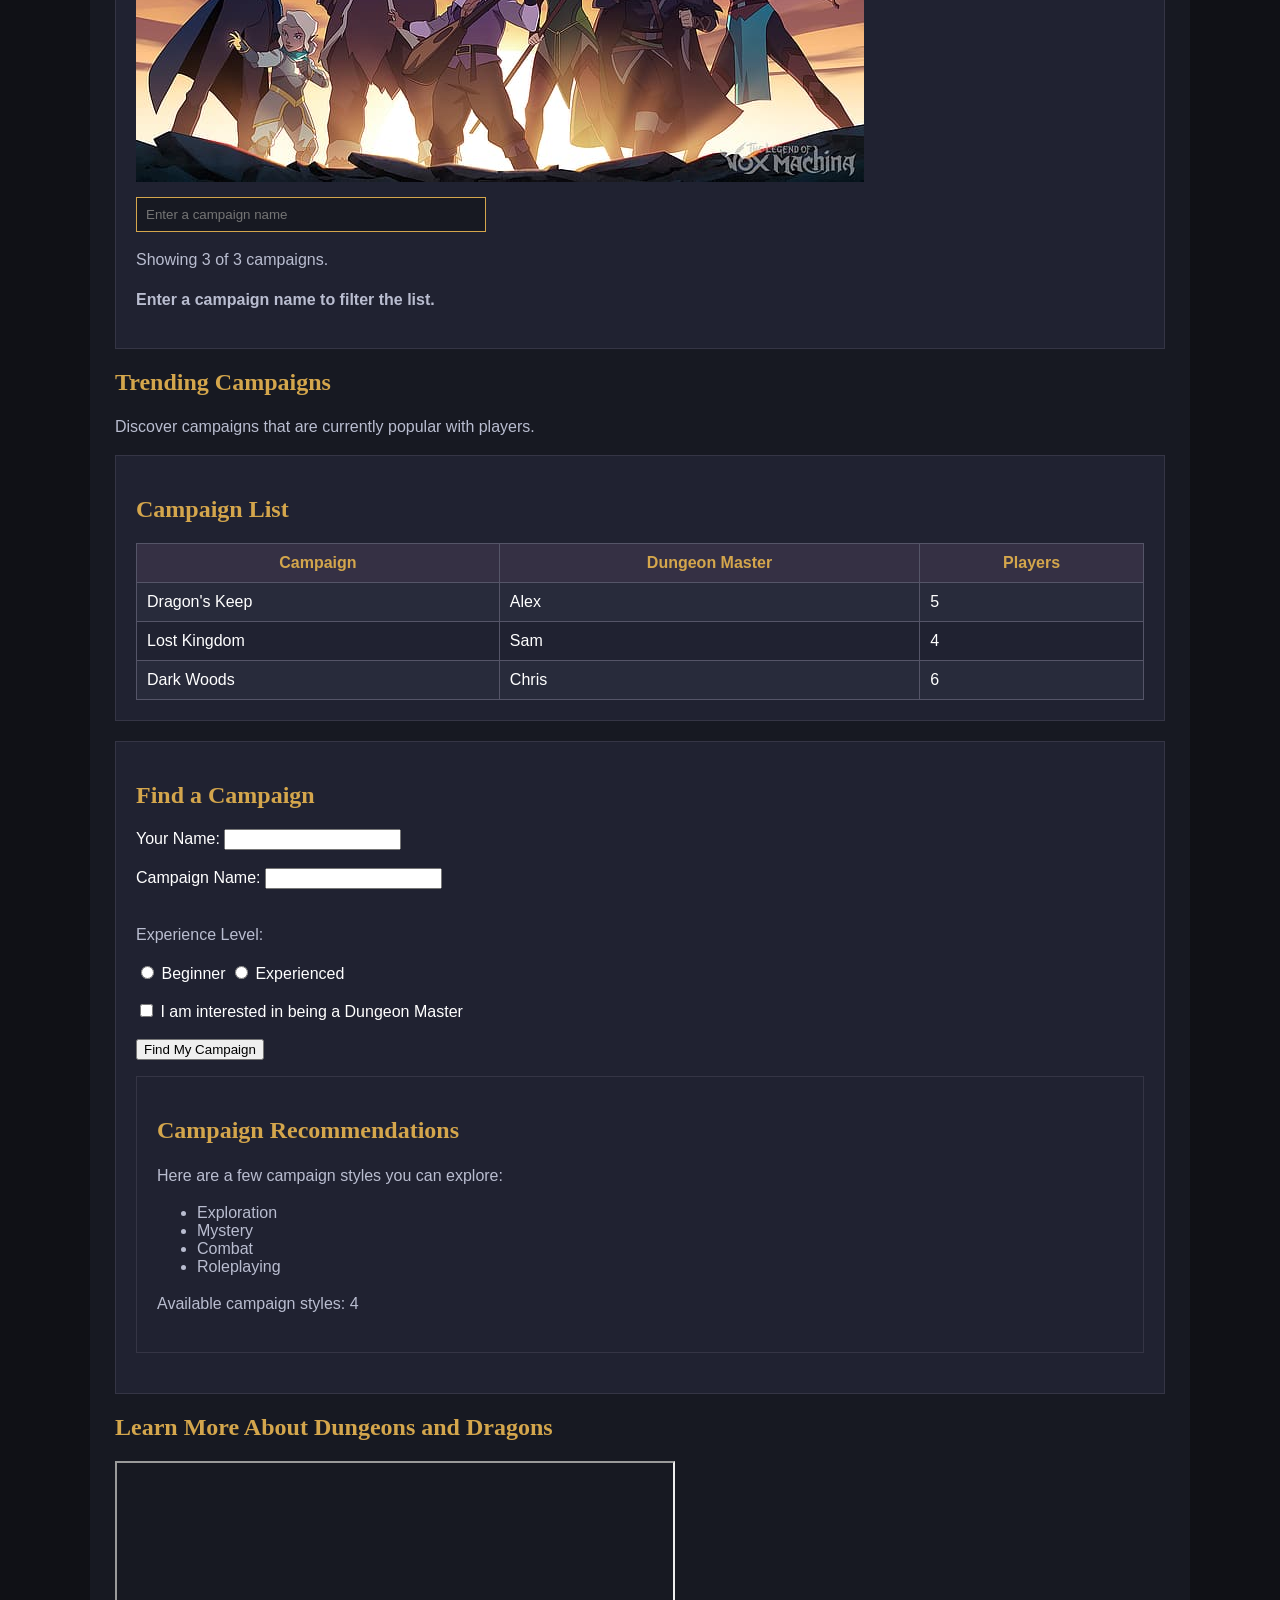
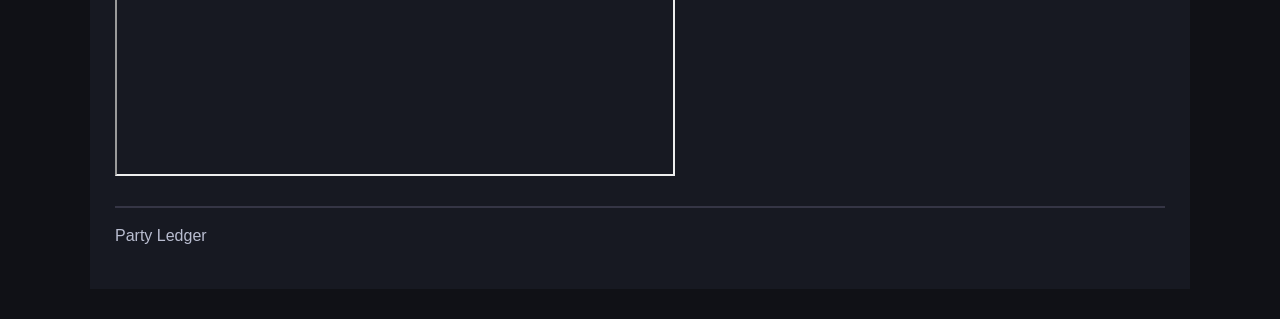
==== commit 7a4a006e: "new" ====
--- a/product_site/campaigns.html
+++ b/product_site/campaigns.html
@@ -42,17 +42,17 @@
 <th>Dungeon Master</th>
 <th>Players</th>
 </tr>
-<tr class="campaign-row">
+<tr class="campaign-row" data-campaign="true">
 <td>Dragon's Keep</td>
 <td>Alex</td>
 <td>5</td>
 </tr>
-<tr class="campaign-row">
+<tr class="campaign-row" data-campaign="true">
 <td>Lost Kingdom</td>
 <td>Sam</td>
 <td>4</td>
 </tr>
-<tr class="campaign-row">
+<tr class="campaign-row" data-campaign="true">
 <td>Dark Woods</td>
 <td>Chris</td>
 <td>6</td>
@@ -61,7 +61,7 @@
 </div>
 <div class="section">
 <h2>Find a Campaign</h2>
-<form action="campaigns.html" method="get">
+<form action="#" id="recommendationForm" method="get">
 <label for="name">Your Name:</label>
 <input id="name" name="name" required="" type="text"/>
 <br/><br/>
@@ -79,8 +79,8 @@
                 I am interested in being a Dungeon Master
             </label>
 <br/><br/>
-<input type="submit" value="Search"/>
-</form>
+<input type="submit" value="Find My Campaign"/>
+</form><p aria-live="polite" id="recommendationResult"></p><div class="section"><h2>Campaign Recommendations</h2><p>Here are a few campaign styles you can explore:</p><ul id="recommendationList"></ul><p id="recommendationCount"></p></div>
 </div>
 <h2>Learn More About Dungeons and Dragons</h2>
 <iframe allowfullscreen="" height="315" src="https://www.youtube.com/embed/VJ8rLs3yuZU?si=x-_zwj7Kf679xVC_" title="Dungeons and Dragons Video" width="560">
@@ -88,5 +88,5 @@
 <br/><br/>
 <hr/>
 <p>Party Ledger</p>
-</div><script src="js/campaign-search.js"></script></body>
+</div><script src="js/campaign-search.js"></script><script src="js/decisions-loops.js"></script></body>
 </html>
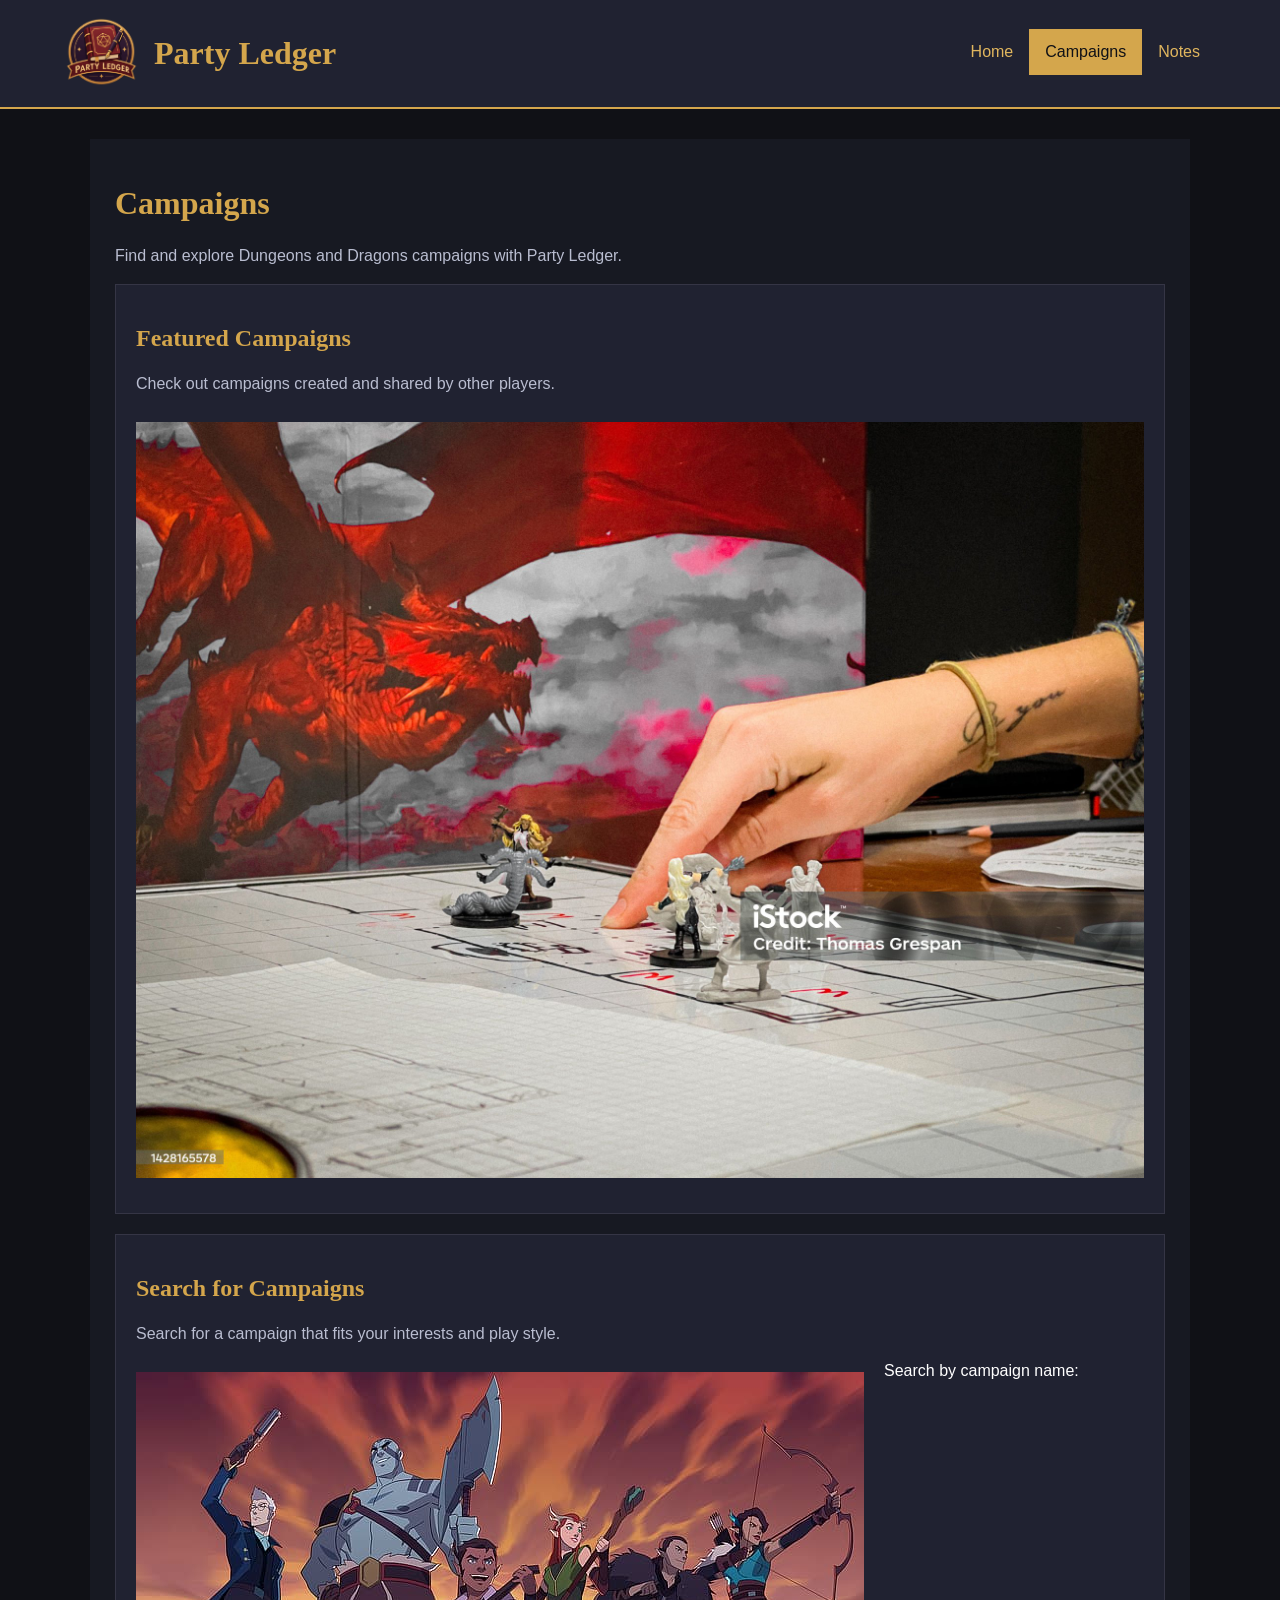
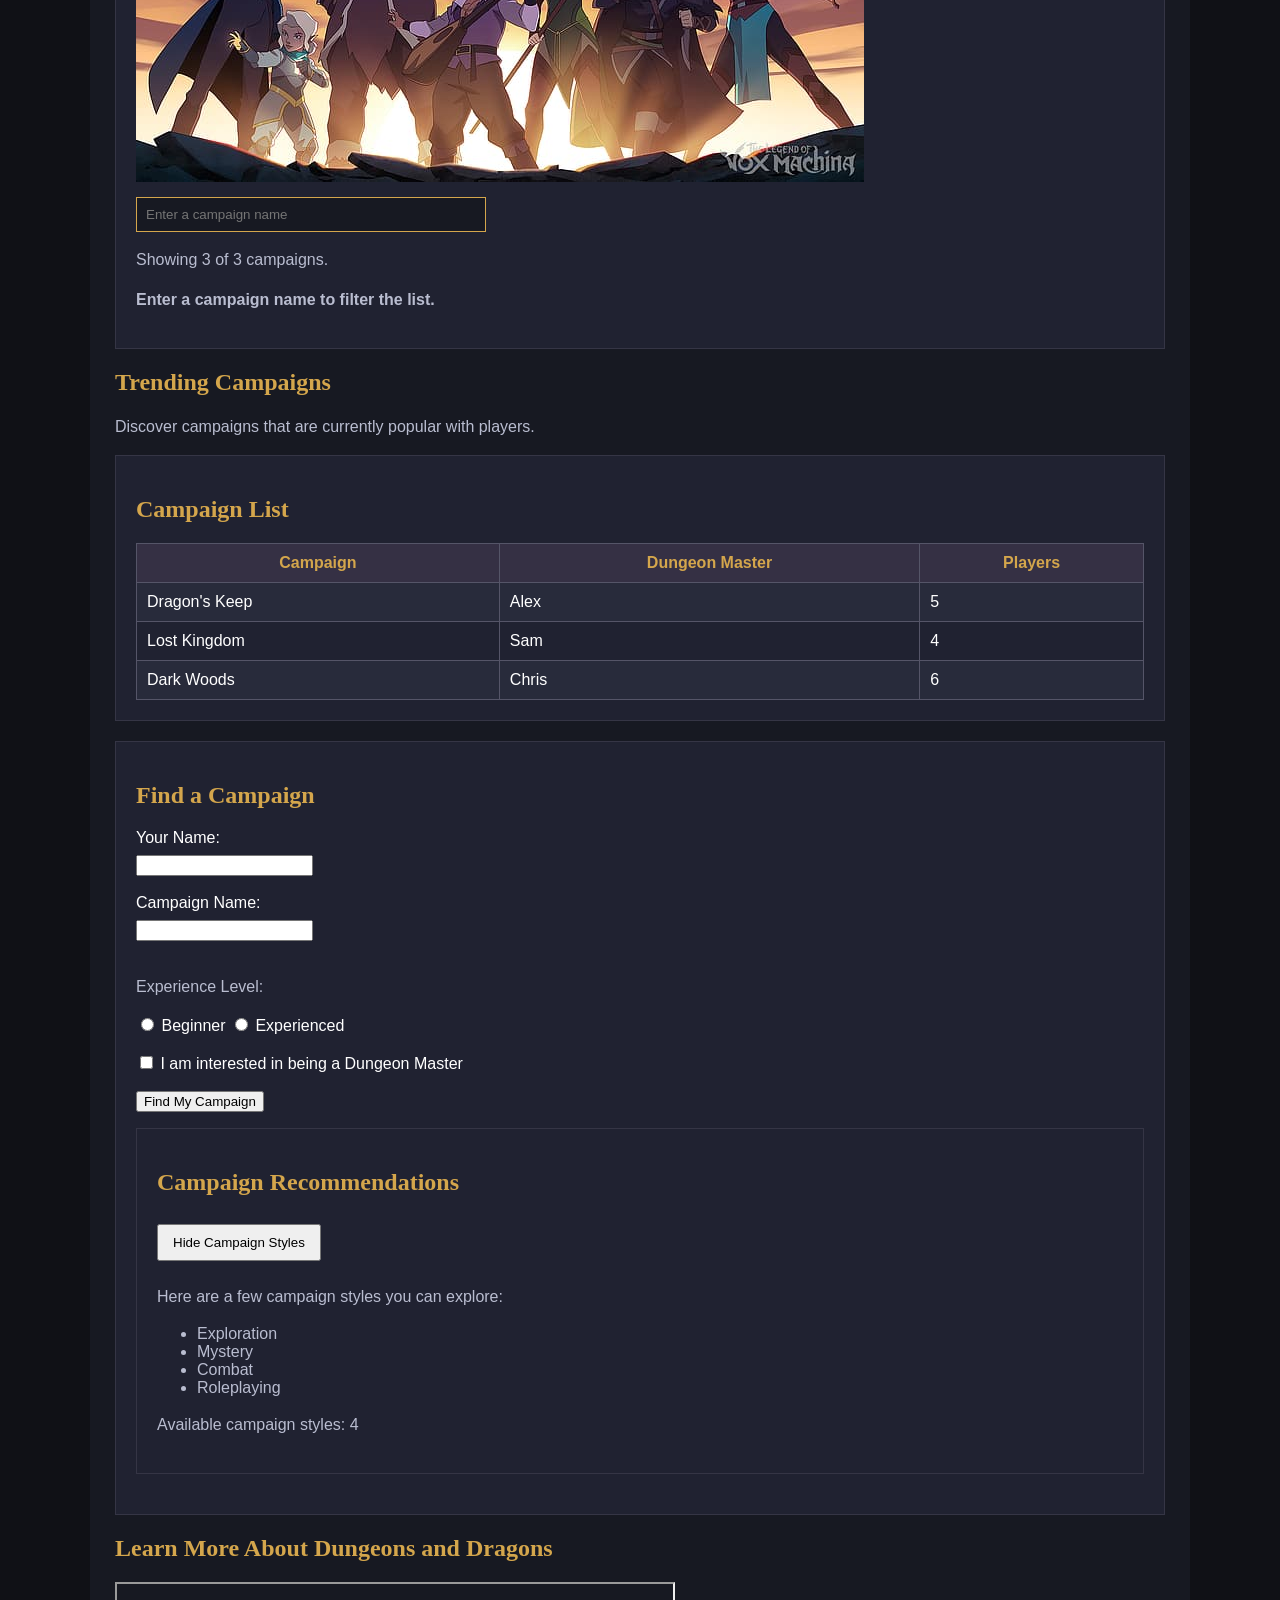
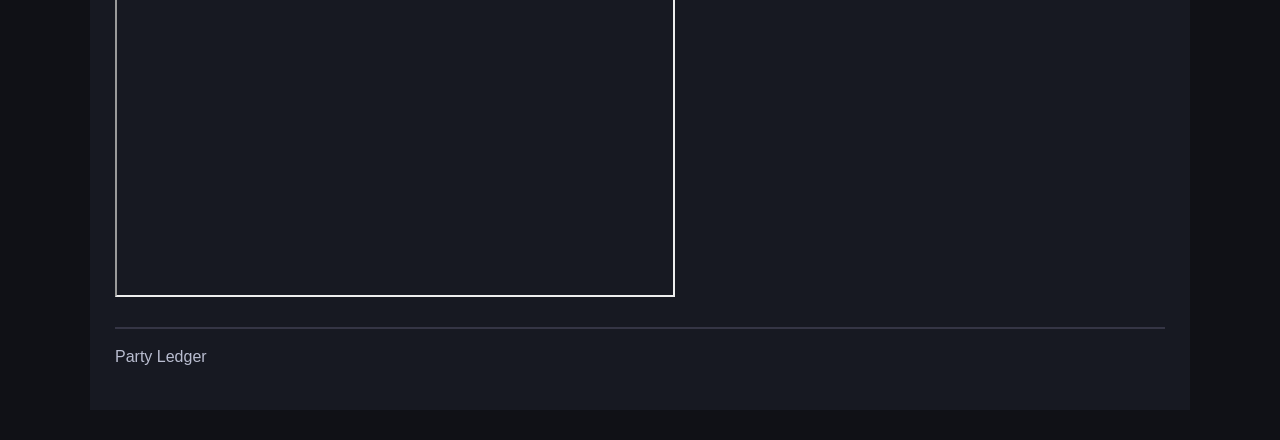
==== commit 615df90b: "gh" ====
--- a/product_site/campaigns.html
+++ b/product_site/campaigns.html
@@ -63,9 +63,11 @@
 <h2>Find a Campaign</h2>
 <form action="#" id="recommendationForm" method="get">
 <label for="name">Your Name:</label>
+<p class="field-feedback" id="nameFeedback" aria-live="polite"></p>
 <input id="name" name="name" required="" type="text"/>
 <br/><br/>
 <label for="campaign">Campaign Name:</label>
+<p class="field-feedback" id="campaignFeedback" aria-live="polite"></p>
 <input id="campaign" name="campaign" type="text"/>
 <br/><br/>
 <p>Experience Level:</p>
@@ -80,7 +82,7 @@
             </label>
 <br/><br/>
 <input type="submit" value="Find My Campaign"/>
-</form><p aria-live="polite" id="recommendationResult"></p><div class="section"><h2>Campaign Recommendations</h2><p>Here are a few campaign styles you can explore:</p><ul id="recommendationList"></ul><p id="recommendationCount"></p></div>
+</form><p aria-live="polite" id="recommendationResult"></p><div class="section"><h2>Campaign Recommendations</h2><button type="button" id="toggleRecommendations">Hide Campaign Styles</button><div id="campaignStyles"><p>Here are a few campaign styles you can explore:</p><ul id="recommendationList"></ul><p id="recommendationCount"></p></div></div>
 </div>
 <h2>Learn More About Dungeons and Dragons</h2>
 <iframe allowfullscreen="" height="315" src="https://www.youtube.com/embed/VJ8rLs3yuZU?si=x-_zwj7Kf679xVC_" title="Dungeons and Dragons Video" width="560">
@@ -88,5 +90,5 @@
 <br/><br/>
 <hr/>
 <p>Party Ledger</p>
-</div><script src="js/campaign-search.js"></script><script src="js/decisions-loops.js"></script></body>
+</div><script src="js/campaign-search.js"></script><script src="js/decisions-loops.js"></script><script src="js/events.js"></script></body>
 </html>
--- a/product_site/css/style.css
+++ b/product_site/css/style.css
@@ -1,7 +1,4 @@
-/* Brady Jarvie - October 18, 2026
-   Party Ledger website layout and responsive styling. */
 
-/* General page styling */
 * {
     box-sizing: border-box;
 }
@@ -24,7 +21,6 @@
 p { color: #b9bdd0; font-size: 16px; line-height: 1.5; }
 ul { color: #b9bdd0; }
 
-/* Header and navigation */
 .header {
     overflow: hidden;
     background-color: #202231;
@@ -59,7 +55,6 @@
 .navigation a:active { color: white; background-color: #8a6b30; }
 .navigation a.active { color: #101116; background-color: #d4a64c; }
 
-/* Main content */
 .content {
     float: left;
     width: 90%;
@@ -78,7 +73,6 @@
     border: 1px solid #353545;
 }
 
-/* Images and embedded video */
 .content-image {
     float: left;
     width: auto;
@@ -89,7 +83,6 @@
 
 iframe { max-width: 100%; }
 
-/* Links, tables and forms */
 a:link { color: #e0b65e; }
 a:visited { color: #b79ad8; }
 a:hover { color: white; }
@@ -103,7 +96,6 @@
 input { max-width: 100%; }
 hr { border: 1px solid #353545; }
 
-/* Responsive layout for phones */
 @media screen and (max-width: 600px) {
     .header { padding: 12px; }
     .logo { width: 60px; }
@@ -120,3 +112,6 @@
 .campaign-search { margin-top: 15px; }
 .campaign-search label { display: block; margin-bottom: 8px; }
 .campaign-search input { padding: 9px; width: 100%; max-width: 350px; background-color: #171922; border: 1px solid #d4a64c; color: white; }
+
+.field-feedback { margin: 4px 0 8px; font-size: 0.9em; }
+#toggleRecommendations { padding: 9px 14px; margin: 8px 0; cursor: pointer; }
